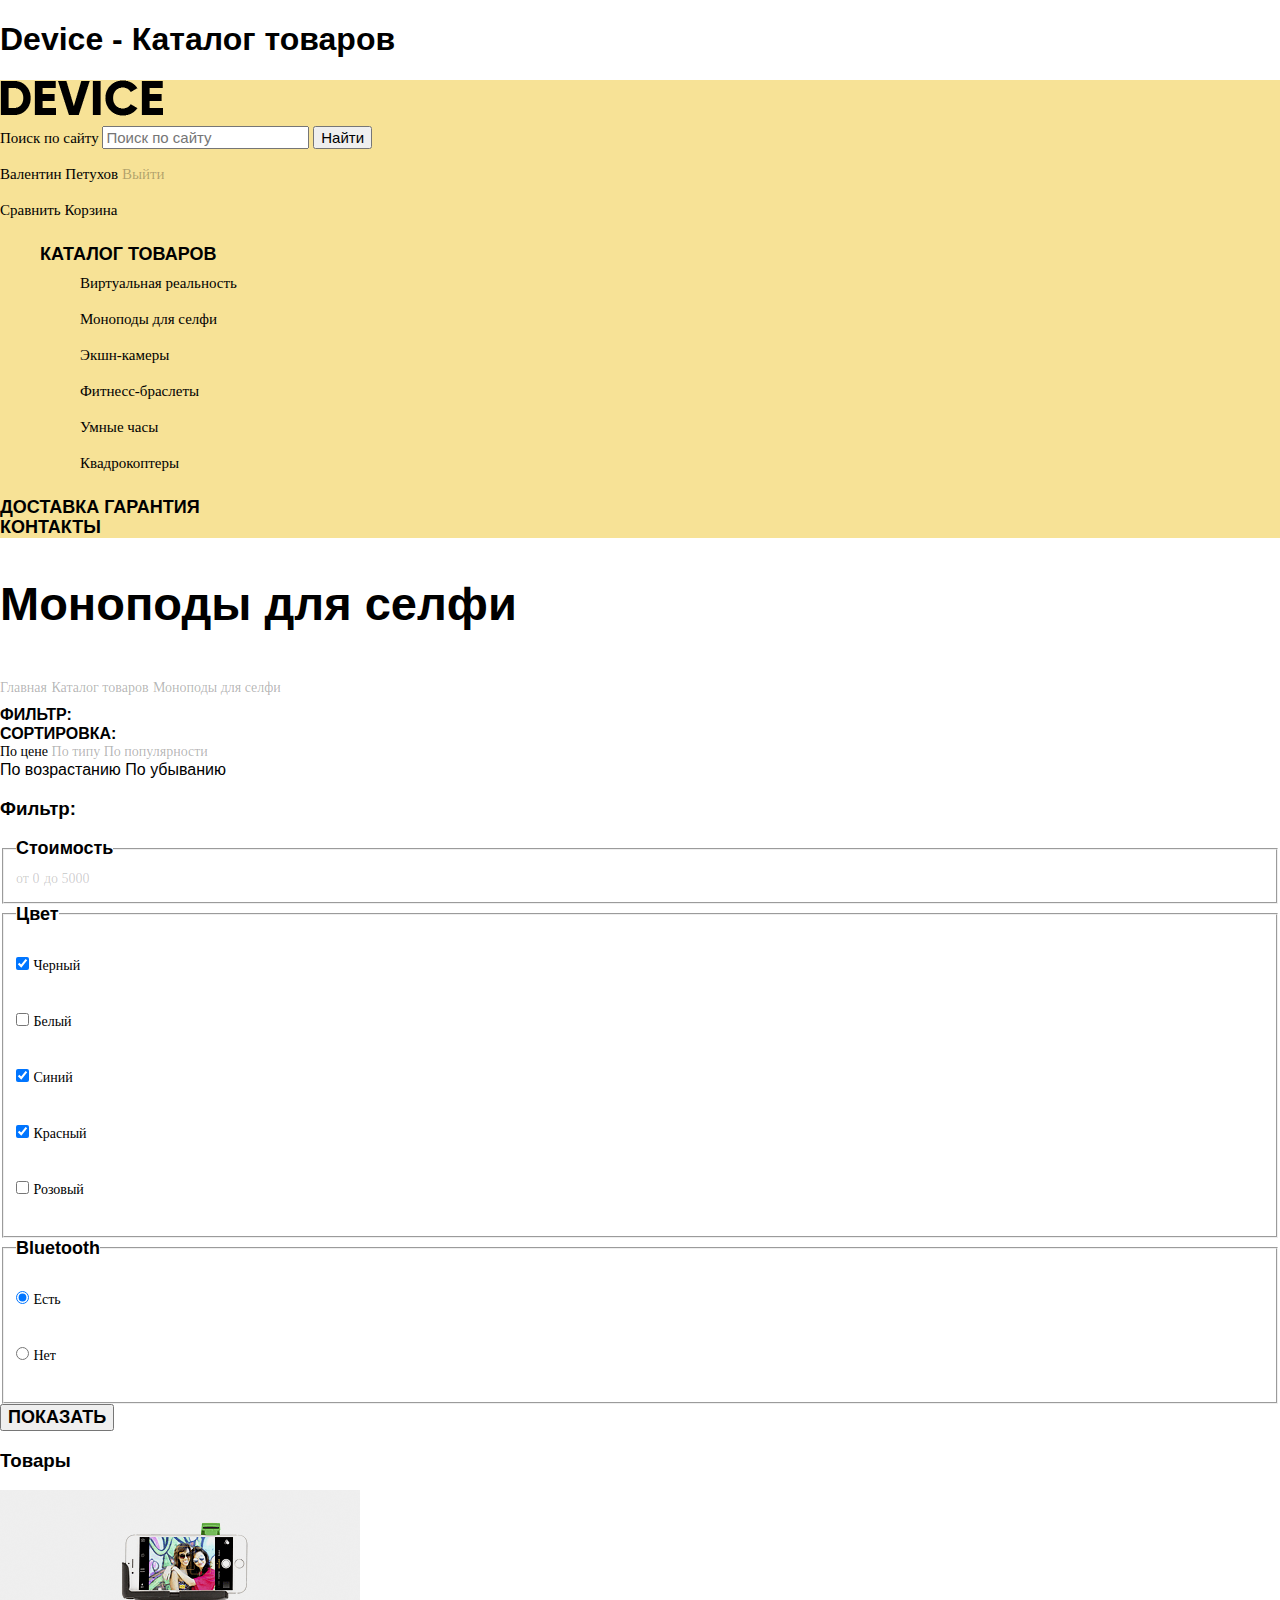
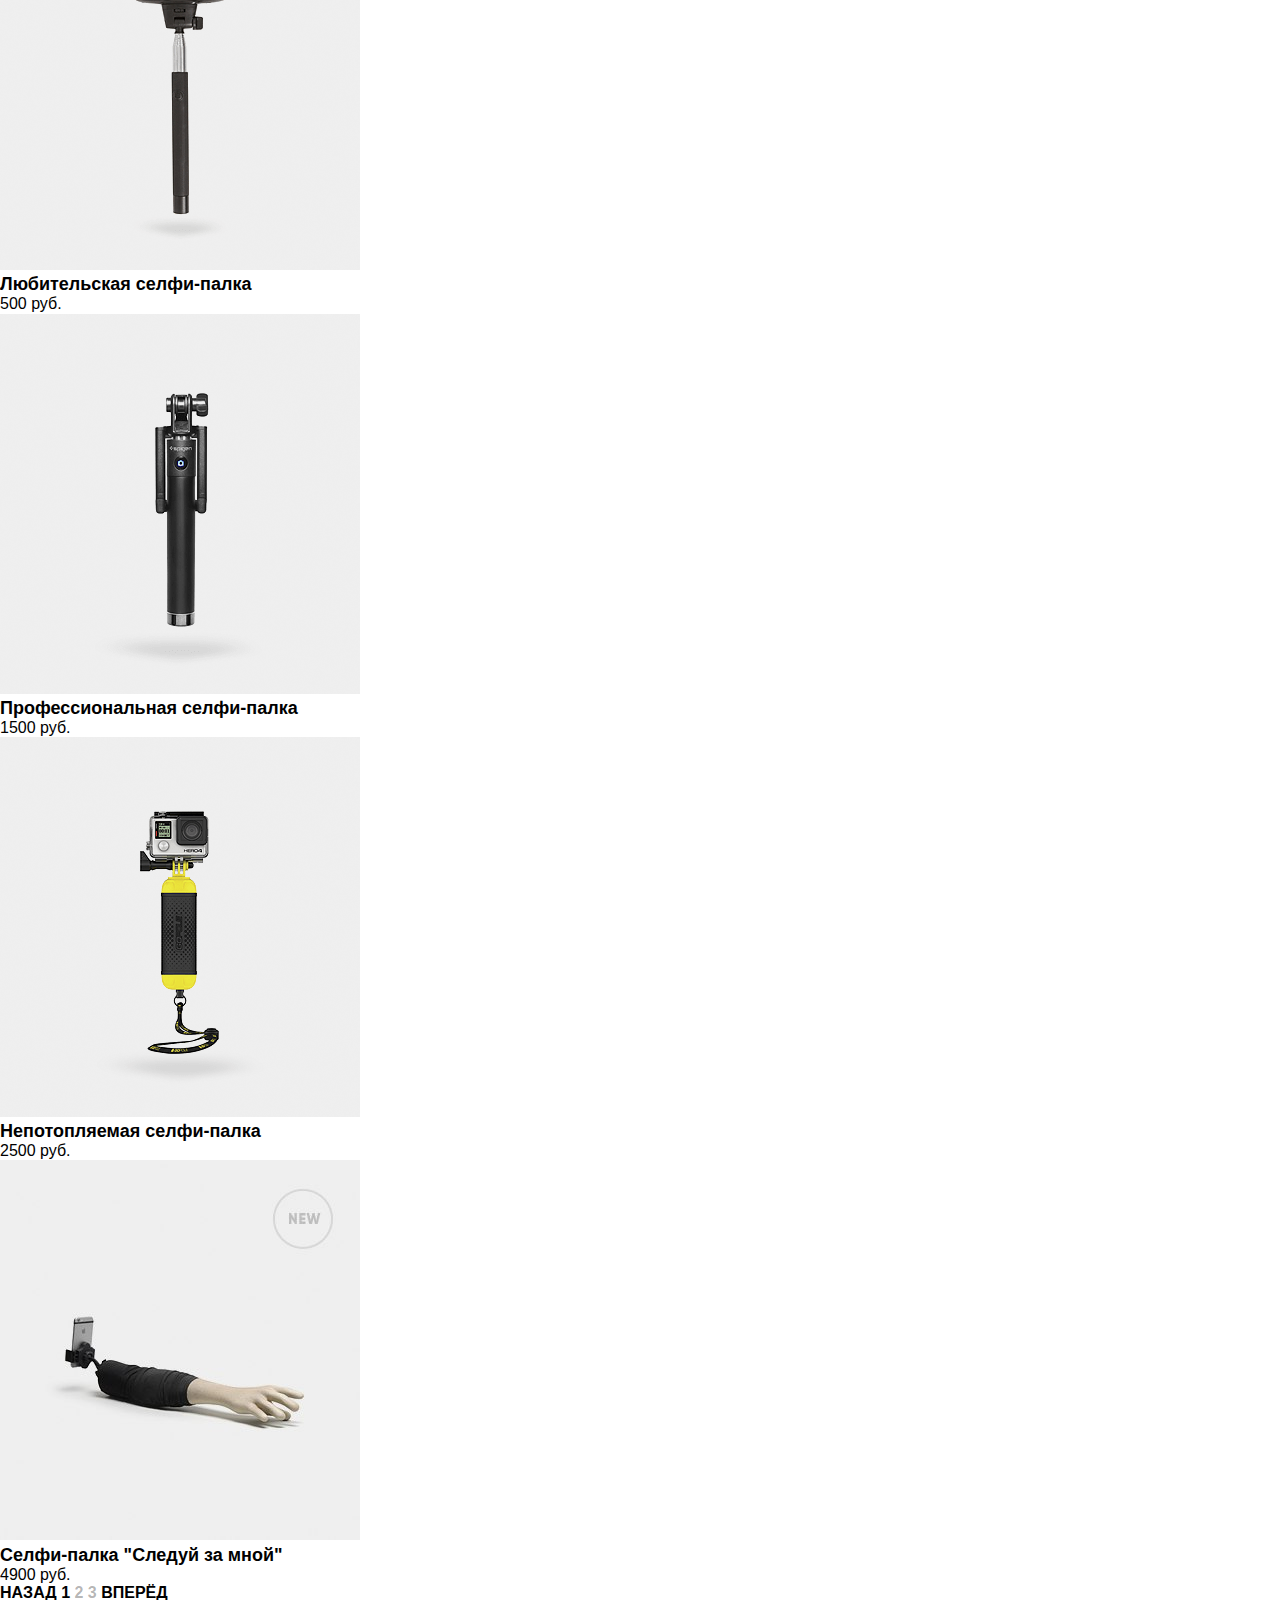
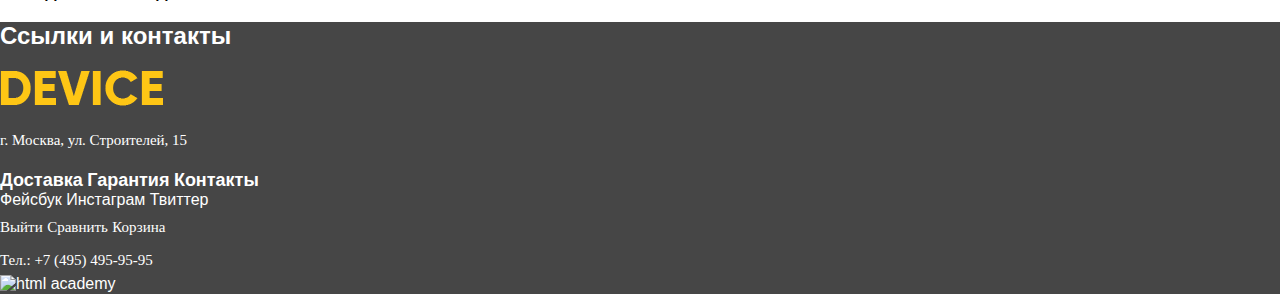
==== catalog.html @ 63b6d9e8 "Доразметил главную и каталог" ====
<!DOCTYPE html>
<html lang="ru">
  <head>
    <meta charset="utf-8">
    <title>DEVICE - Каталог товаров</title>
    <link href="css/normalize.css" rel="stylesheet">
    <link href="css/style.css" rel="stylesheet">
  </head>
  <body>
    <h1 class="visually-hidden">Device - Каталог товаров</h1>
    <header class="main-header">
      <a class="header-logo" href="index.html">
        <img src="img/logo-min.png" width="163" height="36" alt="DEVICE">
      </a>
      <div class="header-row clearfix">
        <form class="header-left" action="https://echo.htmlacademy.ru" method="get">
          <label class="search-icon" for="search"><span class="visually-hidden">Поиск по сайту</span></label>
          <input type="search" class="search" id="search" name="search" placeholder="Поиск по сайту">
          <button type="submit" class="search-btn"><span>Найти</span></button>
        </form>
        <div class="header-right clearfix">
          <div class="user-block-main">
            <a href="profile.html">Валентин Петухов</a>
            <a  class="exit-button" href="login.html">Выйти</a>
          </div>
          <div class="compare-cart">
            <a href="basket.html">Сравнить</a>
            <a href="compare.html">Корзина</a>
          </div>
        </div>
      </div>
      <nav class="main-nav clearfix">
        <ul class="nav-left">
          <li>
            <a class="catalog-goods" href="catalog.html">Каталог товаров</a>
            <div class="menu clearfix">
              <ul class="dropdown-col">
                <li>
                  <a href="virtual.html" class="menu-item">Виртуальная реальность</a>
                </li>
                <li>
                  <a href="monopods.html" class="menu-item">Моноподы для селфи</a>
                </li>
                <li>
                  <a href="cameras.html" class="menu-item">Экшн-камеры</a>
                </li>
              </ul>
              <ul class="dropdown-col">
                <li>
                  <a href="bracelets.html" class="menu-item">Фитнесс-браслеты</a>
                </li>
                <li>
                  <a href="clocks.html" class="menu-item">Умные часы</a>
                </li>
              </ul>
              <ul class="dropdown-col">
                <li>
                  <a href="quadrocopters.html" class="menu-item">Квадрокоптеры</a>
                </li>
              </ul>
            </div>
          </li>
        </ul>
        <div class="nav-right clearfix">
          <div class="nav-services">
            <a href="#">Доставка</a>
            <a href="#">Гарантия</a>
          </div>
          <a class="nav-contacts" href="#">Контакты</a>
        </div>
      </nav>
    </header>
    <main>
      <section class="catalog-main container">
        <h2>Моноподы для селфи</h2>
        <div class="breadcrumbs">
          <a href="index.html">Главная</a>
          <a href="catalog.html">Каталог товаров</a>
          <a> Моноподы для селфи</a>
        </div>
        <div class="catalog-items-header">
          <div class="catalog-caption catalog-sorting-left">Фильтр:</div>
          <div class="catalog-sorting-middle"> 
            <div class="catalog-caption">Сортировка:</div>
            <div class="catalog-sorting-type clearfix">
              <a href="#" class="to-price">По цене</a>
              <a href="#" class="to-type">По типу</a>
              <a href="#" class="to-popular">По популярности</a>
            </div>
          </div>
          <div class="catalog-sorting-right clearfix">
            <a href="#" class="up visually-hidden">По возрастанию</a>
            <a href="#" class="douwn visually-hidden">По убыванию</a>
          </div>
        </div>
        <section class="fiter clearfix">
          <h3 class="visually-hidden">Фильтр:</h3>
          <form class="filter-form" action="https://echo.htmlacademy.ru" method="get">
            <fieldset>
              <legend class="form-legend">Стоимость</legend>
              <div class="range-controls">
                <div class="scale">
                  <div class="bar"></div>
                </div>
                <div class="toggle toggle-min"></div>
                <div class="toggle toggle-max"></div>
              </div>
              <div class="selected-price">
                <span>от 0</span>
                <span>до 5000</span>
              </div>
            </fieldset>
            <fieldset>
              <legend class="form-legend">Цвет</legend>
              <p>
              <input class="filter-checkbox" type="checkbox" name="black" id="black" checked>
              <label for="black">Черный</label>
              </p>
              <p>
              <input class="filter-checkbox" type="checkbox" name="white" id="white">
              <label for="white">Белый</label>
              </p>
              <p>
              <input class="filter-checkbox" type="checkbox" name="blue" id="blue" checked>
              <label for="blue">Синий</label>
              </p>
              <p>
              <input class="filter-checkbox" type="checkbox" name="red" id="red" checked>
              <label for="red">Красный</label>
              </p>
              <p>
              <p>
              <input class="filter-checkbox" type="checkbox" name="pink" id="pink">
              <label for="pink">Розовый</label>
              </p>
            </fieldset>
            <fieldset>
              <legend class="form-legend">Bluetooth</legend>
              <p>
              <input class="filter-radio" type="radio" value="Есть" name="bluetooth" id="bth-yes" checked>
              <label for="bth-yes">Есть</label>
              </p>
              <p>
              <input class="filter-radio" type="radio" value="Нет" name="bluetooth" id="bth-no">
              <label for="bth-no">Нет</label>
              </p>
            </fieldset>
            <button class="btn" type="submit">Показать</button>
          </form>
        </section>
        <div class="catalog-items clearfix">
          <section>
            <h3 class="visually-hidden">Товары</h3>
            <article>
              <div>
                <img src="img/item-1-jpg-min.png" width="360" height="380" alt="Любительская селфи-палка">
              </div>
              <div class="item-description">
                <div class="item-name">Любительская селфи-палка</div>
                <div class="item-price">500 руб.</div>
              </div>
            </article>
            <article>
              <div>
                <img src="img/item-2-jpg-min.png" width="360" height="380" alt="Профессиональная селфи-палка">
              </div>
              <div class="item-description">
                <div class="item-name">Профессиональная селфи-палка</div>
                <div class="item-price">1500 руб.</div>
              </div>
            </article>
            <article>
              <div>
                <img src="img/item-3-jpg-min.png" width="360" height="380" alt="Непотопляемая селфи-палка">
              </div>
              <div class="item-description">
                <div class="item-name">Непотопляемая селфи-палка</div>
                <div class="item-price">2500 руб.</div>
              </div>
            </article>
            <article>
              <div>
                <img src="img/item-4-jpg-min.jpg" width="360" height="380" alt="Селфи-палка Следуй за мной">
              </div>
              <div class="item-description">
                <div class="item-name">Селфи-палка "Следуй за мной"</div>
                <div class="item-price">4900 руб.</div>
              </div>
            </article>
          </section>
          <div class="paginator">
            <a class="prev" href="#prev">Назад</a>
            <a>1</a>
            <a href="#2">2</a>
            <a href="#3">3</a>
            <a class="next" href="#next">Вперёд</a>
        </div>
        </div>
      </section>
    </main>
    <footer class="main-footer">
      <h2 class="visually-hidden">Ссылки и контакты</h2>
      <div class="container clearfix">
        <div class="footer-left">
          <a class="footer-logo" href="index.html">
            <img src="img/logo_footer-min.png" width="163" height="36" alt="DEVICE">
          </a>
          <p>
            г. Москва, ул. Строителей, 15
          </p>
        </div>
        <div class="footer-center">
          <div class="footer-links">
            <a href="delivery.html">Доставка</a>
            <a href="warranty.html">Гарантия</a>
            <a href="contacts.html">Контакты</a>
          </div>
          <div class="footer-social">
            <a class="social-btn social-btn-fb" href="https://www.facebook.com/"><span class="visually-hidden">Фейсбук</span></a>
            <a class="social-btn social-btn-inst" href="https://www.instagram.com/"><span class="visually-hidden">Инстаграм</span></a>
            <a class="social-btn social-btn-tw" href="https://twitter.com/"><span class="visually-hidden">Твиттер</span></a>
          </div>
        </div>
        <div class="footer-right">
          <div class="footer-user-block">
            <a class="footer-login" href="login.html">Выйти</a>
            <a class="footer-compare" href="compare.html">Сравнить</a>
            <a class="footer-basket" href="basket.html">Корзина</a>
          </div>
          <div class="telephone">
            Тел.: +7 (495) 495-95-95
          </div>
          <div class="copyright">
            <a href="https://htmlacademy.ru/intensive/htmlcss">
              <img src="img/logo-html.svg" alt="html academy">
            </a>
          </div>
        </div>
      </div>
    </footer>
  </body>
</html>
---- css/style.css ----
/*Подключение шрифтов*/

@font-face {
  font-family: "Gilroy";
  src: 
    local("Gilroy"),
    url("fonts/gilroyextrabold.woff");
  font-weight: bold;
  font-style: normal;
}

@font-face {
  font-family: "Gilroy";
  src: 
    local("Gilroy"),
    url("fonts/gilroylight.woff");
  font-weight: lighter;
  font-style: normal;
}

@font-face {
  font-family: "Open Sans";
  src: 
    local("Open Sans"),
    url("fonts/opensans.woff");
  font-weight: normal;
  font-style: normal;
}

@font-face {
  font-family: "Open Sans";
  src: 
    local("Open Sans"),
    url("fonts/opensanslight.woff");
  font-weight: lighter;
  font-style: normal;
}


/*Глобальные стили*/

body {
  margin: 0;
  padding: 0;
  min-width: 1240px;
  font-family: "Gilroy", "Arial", sans-serif;
  font-weight: lighter;
  color: #000000;
}

/*
.visually-hidden {
  position: absolute;
	overflow: hidden;
	clip: rect(0 0 0 0);
	height: 1px;
	width: 1px;
	margin: -1px;
	padding: 0;
	border: 0;
}*/

body>input[type=radio] {
  display:none
}

ul {
  list-style: none;
}

header {
  background-color: #f7e296;
}

footer {
  background-color: #464646;
}


/*Стили взаимодействий*/

a:hover {
  color: rgba(0,0,0,0.6);
}

a:active {
  color: rgba(0,0,0,0.3);
}

.header-logo:hover,
.footer-logo:hover,
.copyright:hover {
  opacity: 0.6;
}

.header-logo:active,
.footer-logo:active,
.copyright:active {
  opacity: 0.3;
}

footer a:hover {
  color: rgba(255,255,255,0.6);
}

footer a:active {
  color: rgba(255,255,255,0.3);
}


/*Общие текстовые стили и стили глвной страницы*/

.write-us input[type=text],
textarea {
  font-family: "Open Sans";
  font-size: 14px;
  line-height: 18px;
}

a {
  text-decoration: none;
  color: #000000;
}

.catalog-goods, 
.nav-right, 
.btn {
  font-size: 18px;
  font-weight: bold;
  text-transform: uppercase;
}

.header-left,
.header-right,
.dropdown-col,
.main-description p,
.services p,
.info .text-descrirtion,
.main-footer p,
.main-footer .telephone,
.footer-user-block a {
  font-family: "Open Sans";
  font-size: 15px;
  font-weight: lighter;
  line-height: 30px;
}

.header-right,
.header-left,
.dropdown-col,
.footer-user-block a {
  line-height: 36px;
}

.number-slide { 
  font-size: 179px;
  font-weight: bold;
} 

.special-caption,
.services h3,
.info h3,
.catalog-main h2{
  font-size: 47px;
  font-weight: bold;
}

.main-features-value {
  font-size: 36px;
}

.main-features-type {
  font-size: 13px;
}

.categories-items,
.footer-links a,
.write-us label {
  font-size: 18px;
  font-weight: bold;
}

.info b {
  font-size: 16px;
  font-weight: bold;
  line-height: 40px;
}

footer,
footer a,
footer p {
  color: #ffffff;;
}

/*Cтили каталога*/

.exit-button {
  color: rgba(0,0,0,0.3);
}

.breadcrumbs a{
  font-family: "Open Sans";
  font-size: 14px;
  font-weight: lighter;
  color: rgba(0,0,0,0.3);
  line-height: 36px;
}

.breadcrumbs a:hover:not(:last-child) {
  color: rgba(0,0,0,0.6);
}

.breadcrumbs a:active:not(:last-child) {
  color: rgba(0,0,0,0.1);
}

.catalog-caption {
  font-size: 16px;
  font-weight: bold;
  text-transform: uppercase;
}

.catalog-sorting-type {
  font-family: "Open Sans";
  font-size: 14px;
  font-weight: lighter;
  line-height: 18px;
}

.catalog-sorting-type a:nth-child(1):hover,
.catalog-sorting-type a:nth-child(1):active {
  color: #000000;
  cursor: text;
}


.catalog-sorting-type a:nth-child(2),
.catalog-sorting-type a:nth-child(3) {
  color: rgba(0,0,0,0.3);
}

.catalog-sorting-type a:hover:not(:first-child) {
  color: rgba(0,0,0,0.6);
}

.catalog-sorting-type a:active:not(:first-child) {
  color: rgba(0,0,0,1);
}

.form-legend {
  font-size: 18px;
  font-weight: bold;
}

.selected-price span {
  font-family: "Open Sans";
  font-size: 14px;
  line-height: 27.27px;
  color: rgba(0,0,0,0.2);
}

.filter-form label {
  font-family: "Open Sans";
  font-size: 14px;
  line-height: 40px;
}

.item-name {
  font-size: 18px;
  font-weight: bold;
}

.item-price {
  font-size: 16px;
}

.paginator {
  font-size: 16px;
  font-weight: bold;
  text-transform: uppercase;
}

.paginator a:nth-child(3),
.paginator a:nth-child(4) {
  color: rgba(0,0,0,0.3);
}

.paginator a:nth-child(3):hover,
.paginator a:nth-child(4):hover {
  color: rgba(0,0,0,0.6);
}

.paginator a:nth-child(3):active,
.paginator a:nth-child(4):active {
  color: #000000;
}
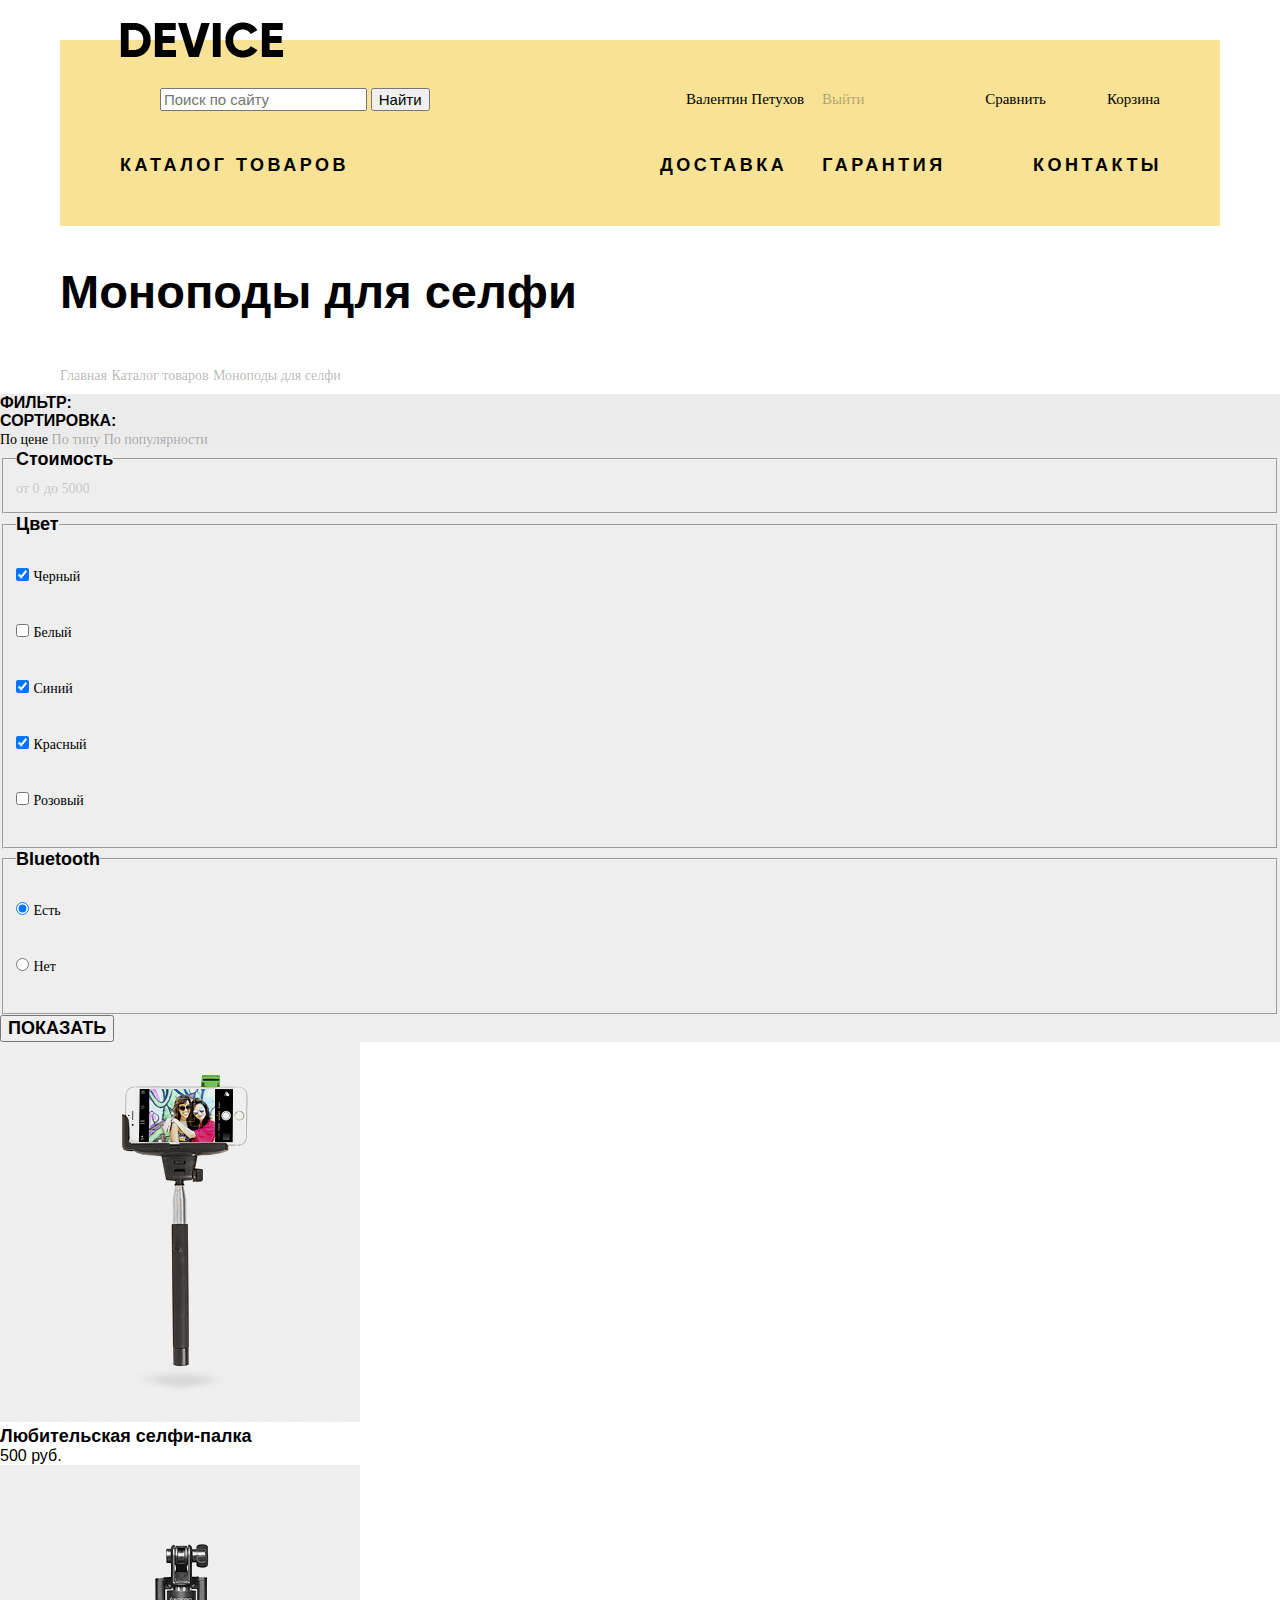
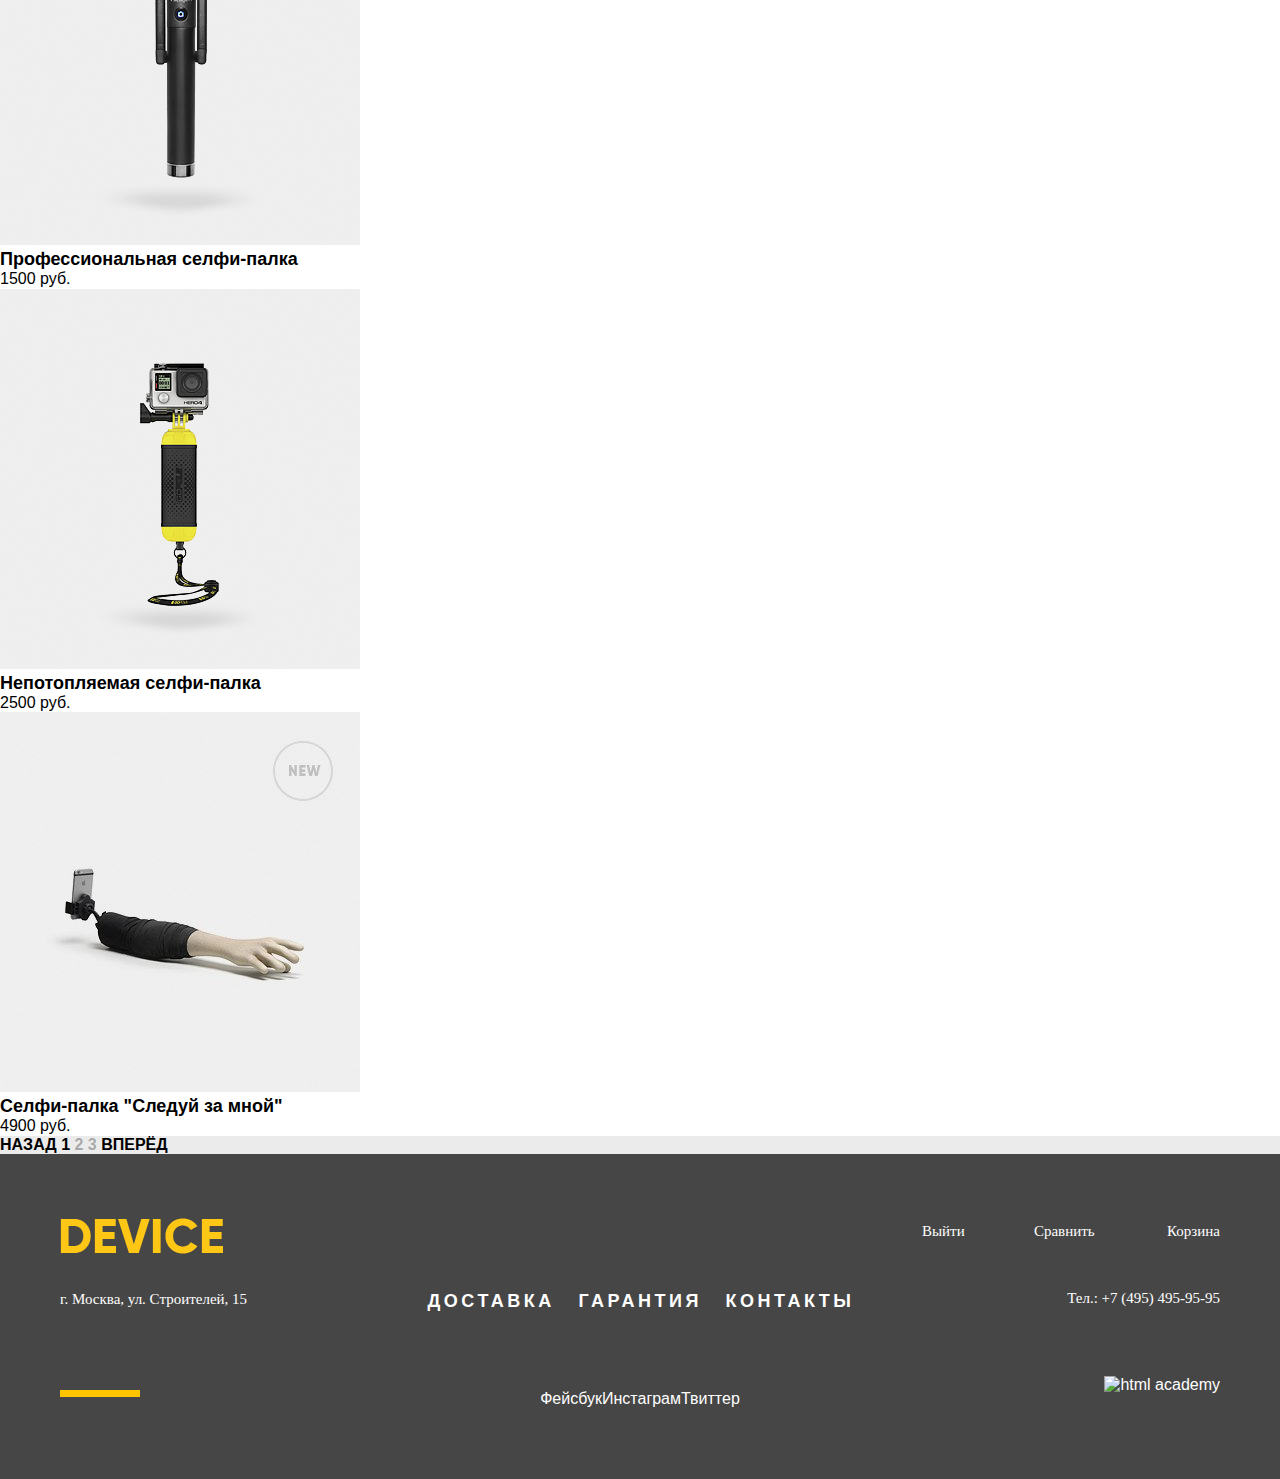
==== commit de88f661: "Завис на сладере" ====
--- a/catalog.html
+++ b/catalog.html
@@ -8,17 +8,17 @@
   </head>
   <body>
     <h1 class="visually-hidden">Device - Каталог товаров</h1>
-    <header class="main-header">
+    <header class="catalog-header container">
       <a class="header-logo" href="index.html">
         <img src="img/logo-min.png" width="163" height="36" alt="DEVICE">
       </a>
-      <div class="header-row clearfix">
+      <div class="header-row">
         <form class="header-left" action="https://echo.htmlacademy.ru" method="get">
           <label class="search-icon" for="search"><span class="visually-hidden">Поиск по сайту</span></label>
           <input type="search" class="search" id="search" name="search" placeholder="Поиск по сайту">
           <button type="submit" class="search-btn"><span>Найти</span></button>
         </form>
-        <div class="header-right clearfix">
+        <div class="header-right">
           <div class="user-block-main">
             <a href="profile.html">Валентин Петухов</a>
             <a  class="exit-button" href="login.html">Выйти</a>
@@ -29,11 +29,11 @@
           </div>
         </div>
       </div>
-      <nav class="main-nav clearfix">
+      <nav class="main-nav">
         <ul class="nav-left">
           <li>
             <a class="catalog-goods" href="catalog.html">Каталог товаров</a>
-            <div class="menu clearfix">
+            <div class="menu">
               <ul class="dropdown-col">
                 <li>
                   <a href="virtual.html" class="menu-item">Виртуальная реальность</a>
@@ -61,7 +61,7 @@
             </div>
           </li>
         </ul>
-        <div class="nav-right clearfix">
+        <div class="nav-right">
           <div class="nav-services">
             <a href="#">Доставка</a>
             <a href="#">Гарантия</a>
@@ -71,19 +71,21 @@
       </nav>
     </header>
     <main>
-      <section class="catalog-main container">
-        <h2>Моноподы для селфи</h2>
-        <div class="breadcrumbs">
-          <a href="index.html">Главная</a>
-          <a href="catalog.html">Каталог товаров</a>
-          <a> Моноподы для селфи</a>
+      <section class="catalog-main">
+        <div class="container">
+          <h2>Моноподы для селфи</h2>
+          <div class="breadcrumbs">
+            <a href="index.html">Главная</a>
+            <a href="catalog.html">Каталог товаров</a>
+            <a> Моноподы для селфи</a>
+          </div>
         </div>
         <div class="catalog-items-header">
           <div class="catalog-caption catalog-sorting-left">Фильтр:</div>
           <div class="catalog-sorting-middle"> 
             <div class="catalog-caption">Сортировка:</div>
             <div class="catalog-sorting-type clearfix">
-              <a href="#" class="to-price">По цене</a>
+              <a class="to-price">По цене</a>
               <a href="#" class="to-type">По типу</a>
               <a href="#" class="to-popular">По популярности</a>
             </div>
@@ -93,7 +95,7 @@
             <a href="#" class="douwn visually-hidden">По убыванию</a>
           </div>
         </div>
-        <section class="fiter clearfix">
+        <section class="fiter">
           <h3 class="visually-hidden">Фильтр:</h3>
           <form class="filter-form" action="https://echo.htmlacademy.ru" method="get">
             <fieldset>
@@ -148,7 +150,7 @@
             <button class="btn" type="submit">Показать</button>
           </form>
         </section>
-        <div class="catalog-items clearfix">
+        <div class="catalog-items">
           <section>
             <h3 class="visually-hidden">Товары</h3>
             <article>
@@ -198,13 +200,15 @@
         </div>
       </section>
     </main>
-    <footer class="main-footer">
+    <footer class="footer">
       <h2 class="visually-hidden">Ссылки и контакты</h2>
-      <div class="container clearfix">
+      <div class="main-footer container">
         <div class="footer-left">
-          <a class="footer-logo" href="index.html">
-            <img src="img/logo_footer-min.png" width="163" height="36" alt="DEVICE">
-          </a>
+          <div class="footer-logo">
+            <a href="index.html">
+              <img src="img/logo_footer-min.png" width="163" height="36" alt="DEVICE">
+            </a>
+          </div>
           <p>
             г. Москва, ул. Строителей, 15
           </p>
@@ -216,9 +220,9 @@
             <a href="contacts.html">Контакты</a>
           </div>
           <div class="footer-social">
-            <a class="social-btn social-btn-fb" href="https://www.facebook.com/"><span class="visually-hidden">Фейсбук</span></a>
-            <a class="social-btn social-btn-inst" href="https://www.instagram.com/"><span class="visually-hidden">Инстаграм</span></a>
-            <a class="social-btn social-btn-tw" href="https://twitter.com/"><span class="visually-hidden">Твиттер</span></a>
+            <a class="social-btn social-btn-fb" href="https://www.facebook.com/"><span>Фейсбук</span></a>
+            <a class="social-btn social-btn-inst" href="https://www.instagram.com/"><span>Инстаграм</span></a>
+            <a class="social-btn social-btn-tw" href="https://twitter.com/"><span>Твиттер</span></a>
           </div>
         </div>
         <div class="footer-right">
--- a/css/style.css
+++ b/css/style.css
@@ -48,7 +48,11 @@
   color: #000000;
 }
 
-/*
+.container {
+    width: 1160px;
+    margin: 0 auto;
+}
+
 .visually-hidden {
   position: absolute;
 	overflow: hidden;
@@ -58,25 +62,84 @@
 	margin: -1px;
 	padding: 0;
 	border: 0;
-}*/
+}
+
+.clearfix::after {
+  content:"";
+  display:table;
+  clear:both;
+}
 
 body>input[type=radio] {
-  display:none
+  display:none;
 }
 
 ul {
+  margin: 0;
+  padding: 0;
   list-style: none;
 }
 
-header {
+.main-header {
+  position: relative;
+  margin-top: 40px;
+  min-height: 265px;
+  padding-top: 34px;
   background-color: #f7e296;
 }
 
+.main-header::after {
+  display: block;
+  position: absolute;
+  content: "";
+  right: 460px;
+  bottom: 65px;
+  width: 100px;
+  height: 7px;
+  background-color: #ffffff;
+}
+
+.catalog-header {
+  position: relative;
+  margin-top: 40px;
+  min-height: 152px;
+  padding-top: 34px;
+  background-color: #f7e296;
+}
+
+.services {
+  background-color: #e5e5e5;
+}
+
+.catalog-items-header {
+  background-color: #ebebeb;
+}
+
+.filter-form {
+  background-color: #eeeeee;
+}
+
+.paginator {
+   background-color: #ebebeb;
+}
+
 footer {
+  padding-top: 54px;
+  padding-bottom: 71px;
+  min-width: 210px;
   background-color: #464646;
 }
 
-
+.footer-logo {
+  padding-bottom: 9px;
+}
+
+.footer-left,
+.footer-right {
+  padding-top: 10px;
+  width: 340px;
+  min-height: 190px;
+}
 /*Стили взаимодействий*/
 
 a:hover {
@@ -85,6 +148,20 @@
 
 a:active {
   color: rgba(0,0,0,0.3);
+}
+
+.categories a:hover {
+  color: #000000;
+}
+
+.categories a:active {
+  color: rgba(0,0,0,0.3);
+}
+
+.header-logo {
+  position: absolute;
+  top: -18px;
+  left: 60px;
 }
 
 .header-logo:hover,
@@ -99,6 +176,13 @@
   opacity: 0.3;
 }
 
+.btn, 
+a,
+button,
+label {
+  cursor: pointer;
+}
+
 footer a:hover {
   color: rgba(255,255,255,0.6);
 }
@@ -107,8 +191,13 @@
   color: rgba(255,255,255,0.3);
 }
 
-
-/*Общие текстовые стили и стили глвной страницы*/
+.index:hover,
+.index:active {
+  opacity: 1;
+  cursor: default;
+}
+
+/*Общие текстовые стили и стили главной страницы*/
 
 .write-us input[type=text],
 textarea {
@@ -214,6 +303,10 @@
   color: rgba(0,0,0,0.1);
 }
 
+.breadcrumbs a:nth-child(3) {
+  cursor: default;
+}
+
 .catalog-caption {
   font-size: 16px;
   font-weight: bold;
@@ -230,7 +323,7 @@
 .catalog-sorting-type a:nth-child(1):hover,
 .catalog-sorting-type a:nth-child(1):active {
   color: #000000;
-  cursor: text;
+  cursor: default;
 }
 
 
@@ -280,11 +373,26 @@
   text-transform: uppercase;
 }
 
+.paginator a.prev:hover,
+.paginator a.next:hover {
+  color: #000000;
+}
+
+.paginator a.prev:active,
+.paginator a.next:active {
+  color: rgba(0,0,0,0.3);
+}
+
 .paginator a:nth-child(3),
 .paginator a:nth-child(4) {
   color: rgba(0,0,0,0.3);
 }
 
+.paginator a:nth-child(2):hover,
+.paginator a:nth-child(2):active {
+  color: #000000;
+}
+
 .paginator a:nth-child(3):hover,
 .paginator a:nth-child(4):hover {
   color: rgba(0,0,0,0.6);
@@ -293,4 +401,282 @@
 .paginator a:nth-child(3):active,
 .paginator a:nth-child(4):active {
   color: #000000;
+}
+
+/*Сетки*/
+
+.header-row {
+  display: flex;
+  justify-content: space-between;
+  margin-left: 60px;
+  margin-right: 60px;
+  margin-bottom: 36px;
+}
+
+.header-right,
+.nav-right {
+  display: flex;
+  min-width: 500px;
+  justify-content: space-between;
+}
+
+.compare-cart {
+  display: flex;
+  min-width: 220px;
+  justify-content: space-between;
+}
+
+.main-nav {
+  display: flex;
+  justify-content: space-between;
+  margin-left: 60px;
+  margin-right: 60px;
+}
+
+.menu {
+  display: flex;
+}
+
+.categories-items {
+  display: flex;
+}
+
+.special-item {
+  display: flex;
+}
+
+.services-container {
+  display: flex;
+}
+.partners {
+  display: flex;
+}
+
+.info {
+  display: flex;
+}
+
+.main-footer {
+  display: flex;
+  justify-content: space-between;
+}
+
+.footer-right {
+  display: flex;
+  flex-direction: column;
+  align-items: flex-end;
+  padding-top: 5px;
+}
+
+.footer-user-block {
+  display: flex;
+  justify-content: space-between;
+  width: 100%;
+  min-height: 30px;
+}
+
+.footer-user-block a:not(:first-child) {
+  position: relative;
+  margin-left: 35px;
+}
+
+.footer-user-block a {
+  padding-left: 25px;
+}
+
+.footer-user-block a:first-child {
+  padding-left: 42px;
+}
+
+.footer-user-block a:last-child {
+  padding-left: 28px;
+}
+
+.footer-center {
+  display: flex;
+  flex-direction: column;
+  justify-content: space-between;
+  margin-top: 83px;
+  width: 439px;
+}
+
+.footer-links {
+  display: flex;
+  justify-content: space-between;
+  margin-left: 7px;
+  margin-right: 5px; 
+  text-transform: uppercase;
+  letter-spacing: 3.5px;
+}
+
+.footer-social {
+  display: flex;
+  justify-content: center;
+}
+
+.footer-left p {
+  margin-top: 17px;
+}
+
+.telephone {
+  margin-top: 34px;
+}
+
+.copyright {
+  margin-top: 63px;
+}
+
+.footer-left {
+  position: relative;
+}
+
+.footer-left::after {
+  content: "";
+  display: block;
+  position: absolute;
+  top: 182px;
+  left: 0;
+  width: 80px;
+  height: 7px;
+  background-color: #ffc600;
+}
+
+.partners {
+  display: flex;
+}
+
+.header-right {
+  margin-top: 7px;
+}
+
+.header-left {
+  margin: 0;
+  padding: 1px 1px 1px 40px;
+  margin-top: 7px;
+}
+
+.user-block-main a {
+  margin-left: 26px;
+}
+
+.compare-cart a{
+  margin-left: 35px;
+  padding-left: 26px;
+}
+
+.catalog-goods,
+.nav-services a,
+.nav-contacts {
+  letter-spacing: 3.5px;
+}
+
+.user-block-main .exit-button {
+  margin: 0;
+  padding: 0;
+  margin-left: 14px;
+}
+
+.nav-services a:last-child {
+  margin-left: 30px;
+}
+
+.nav-contacts {
+  margin-right: -2px;
+}
+
+.nav-left {
+  position: relative;
+}
+
+.nav-left .menu {
+  display: none;
+  position: absolute;
+  top: 20px;
+  left: -60px;
+  padding-top: 23px; 
+  width: 1160px;
+  min-height: 141px;
+  background-color: #f7e296;
+  z-index: 10;
+}
+
+.nav-left .menu .dropdown-col {
+  width: 200px;
+}
+
+.nav-left .menu .dropdown-col:first-of-type {
+  margin-left: 60px;
+  margin-right: 40px;
+}
+
+.nav-left > li:hover .menu {
+  display: flex;
+}
+
+/*Слайдер*/
+
+.slider {
+  position:relative;
+  min-height:495px
+}
+
+.overflow {
+	width: 1160px;
+	overflow: hidden;
+}
+
+.slides .special-items {
+	width: 3480px;
+}
+
+.slides .special-item {
+	width: inherit;
+	float: left;
+}
+
+#special-btn-1:checked ~ .slides .special-items {
+	margin-left: 0;
+}
+
+#special-btn-2:checked ~ .slides .special-items {
+	margin-left: -1160px;
+}
+
+#special-btn-3:checked ~ .slides .special-items {
+	margin-left: -2320px;
+}
+
+label { 
+	cursor: pointer;
+}
+
+.slider-btn { 
+  position: absolute;
+}
+
+.slider-btn label {
+  display: inline-block;
+  width: 5px;
+	height: 5px;
+	border-radius: 50%;
+  border: 2px solid white;
+  box-shadow: 0 0 0 1px black;
+}
+
+.slider-btn label:not(:first-child) {
+  margin-left: 23px;
+}
+
+.slider-btn label:hover {
+	opacity: 0.6;
+}
+
+.slider-btn label:active {
+	opacity: 0.3;
+}
+
+#special-btn-1:checked ~ .slider-btn lebel:nth-child(1),
+#special-btn-2:checked ~ .slider-btn lebel:nth-child(2),
+#special-btn-3:checked ~ .slider-btn lebel:nth-child(3) {
+  box-shadow: inset 0 0 0 1px black;
 }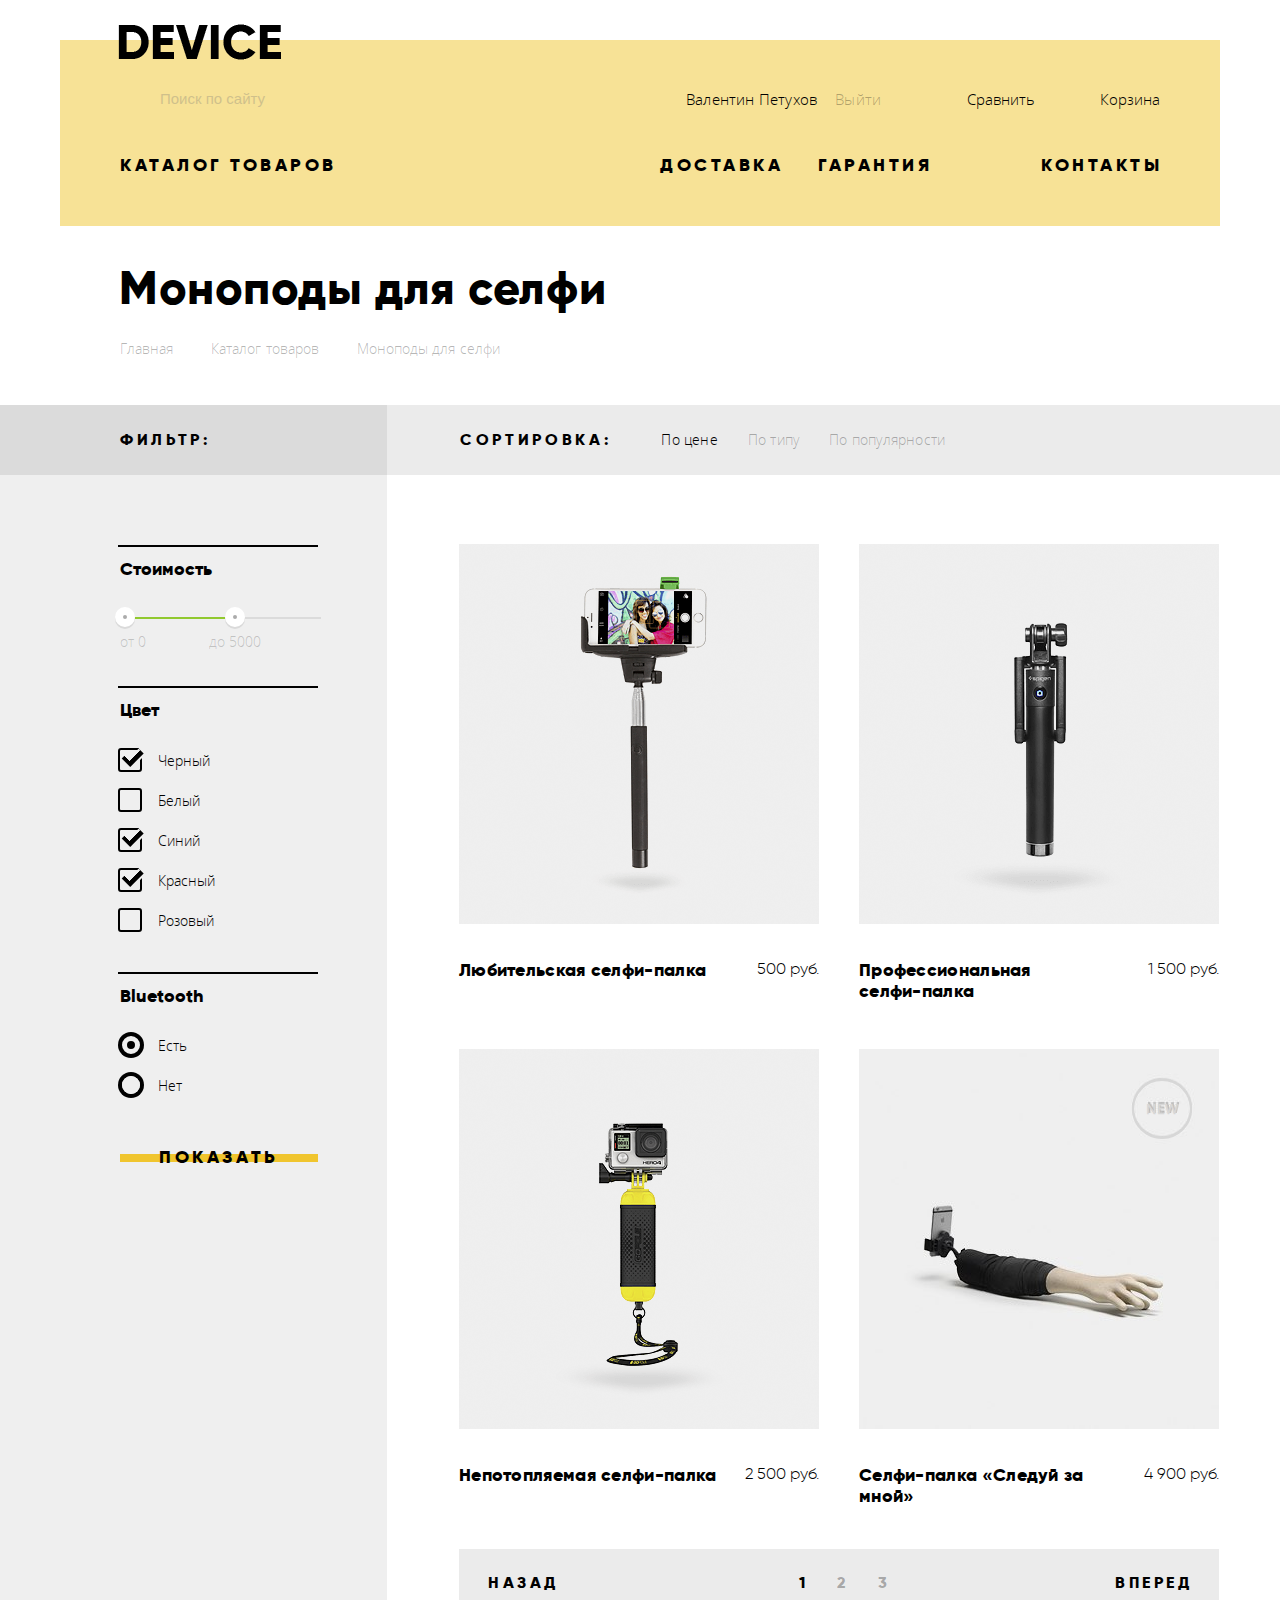
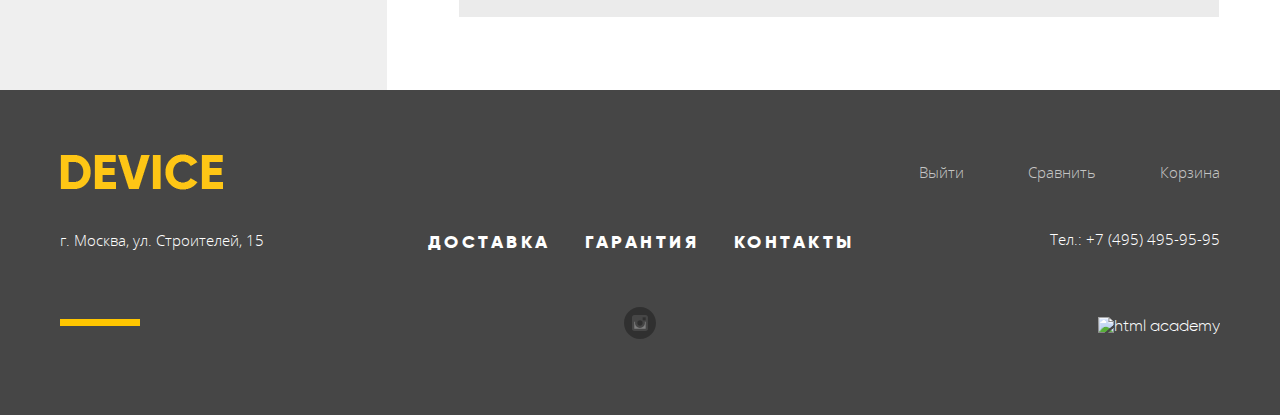
==== commit f4783a05: "Добавил размеры лого академии" ====
--- a/catalog.html
+++ b/catalog.html
@@ -9,7 +9,7 @@
   <body>
     <h1 class="visually-hidden">Device - Каталог товаров</h1>
     <header class="catalog-header container">
-      <a class="header-logo" href="index.html">
+      <a class="catalog-logo" href="index.html">
         <img src="img/logo-min.png" width="163" height="36" alt="DEVICE">
       </a>
       <div class="header-row">
@@ -20,42 +20,42 @@
         </form>
         <div class="header-right">
           <div class="user-block-main">
-            <a href="profile.html">Валентин Петухов</a>
-            <a  class="exit-button" href="login.html">Выйти</a>
+            <a href="#">Валентин Петухов</a>
+            <a  class="exit-button" href="#">Выйти</a>
           </div>
           <div class="compare-cart">
-            <a href="basket.html">Сравнить</a>
-            <a href="compare.html">Корзина</a>
+            <a href="#">Сравнить</a>
+            <a href="#">Корзина</a>
           </div>
         </div>
       </div>
       <nav class="main-nav">
         <ul class="nav-left">
           <li>
-            <a class="catalog-goods" href="catalog.html">Каталог товаров</a>
+            <a class="catalog-goods plus" href="catalog.html">Каталог товаров</a>
             <div class="menu">
               <ul class="dropdown-col">
                 <li>
-                  <a href="virtual.html" class="menu-item">Виртуальная реальность</a>
-                </li>
-                <li>
-                  <a href="monopods.html" class="menu-item">Моноподы для селфи</a>
-                </li>
-                <li>
-                  <a href="cameras.html" class="menu-item">Экшн-камеры</a>
+                  <a href="#" class="menu-item">Виртуальная реальность</a>
+                </li>
+                <li>
+                  <a href="#" class="menu-item">Моноподы для селфи</a>
+                </li>
+                <li>
+                  <a href="#" class="menu-item">Экшн-камеры</a>
                 </li>
               </ul>
               <ul class="dropdown-col">
                 <li>
-                  <a href="bracelets.html" class="menu-item">Фитнесс-браслеты</a>
-                </li>
-                <li>
-                  <a href="clocks.html" class="menu-item">Умные часы</a>
+                  <a href="#" class="menu-item">Фитнес-браслеты</a>
+                </li>
+                <li>
+                  <a href="#" class="menu-item">Умные часы</a>
                 </li>
               </ul>
               <ul class="dropdown-col">
                 <li>
-                  <a href="quadrocopters.html" class="menu-item">Квадрокоптеры</a>
+                  <a href="#" class="menu-item">Квадрокоптеры</a>
                 </li>
               </ul>
             </div>
@@ -70,137 +70,176 @@
         </div>
       </nav>
     </header>
-    <main>
-      <section class="catalog-main">
-        <div class="container">
+    <main class="catalog-main">
+        <section class="container">
           <h2>Моноподы для селфи</h2>
-          <div class="breadcrumbs">
-            <a href="index.html">Главная</a>
-            <a href="catalog.html">Каталог товаров</a>
-            <a> Моноподы для селфи</a>
-          </div>
-        </div>
+          <ul class="breadscrumbs">
+            <li>
+              <a class="breadscrumbs-link" href="index.html">Главная</a>
+            </li>
+            <li>
+              <a class="breadscrumbs-link" href="catalog.html">Каталог товаров</a>
+            </li>
+            <li>
+              <a class="breadscrumbs-link last">Моноподы для селфи</a>
+            </li>
+          </ul>
+        </section>
         <div class="catalog-items-header">
-          <div class="catalog-caption catalog-sorting-left">Фильтр:</div>
-          <div class="catalog-sorting-middle"> 
-            <div class="catalog-caption">Сортировка:</div>
-            <div class="catalog-sorting-type clearfix">
-              <a class="to-price">По цене</a>
-              <a href="#" class="to-type">По типу</a>
-              <a href="#" class="to-popular">По популярности</a>
+          <div class="catalog-items-row container">
+            <div class="catalog-caption catalog-sorting-left">Фильтр:</div>
+             <div class="catalog-sorting-wrapper">
+               <div class="catalog-sorting-middle">
+                <div class="catalog-caption">Сортировка:</div>
+                 <div class="catalog-sorting-type">
+                   <a href="#" class="to-price">По цене</a>
+                   <a href="#" class="to-type">По типу</a>
+                   <a href="#" class="to-popular">По популярности</a>
+                 </div>
+                </div>
+               <div class="catalog-sorting-right">
+                 <a class="up" href="#"><span class="visually-hidden">По возрастанию</span></a>
+                 <a class="douwn" href="#"><span class="visually-hidden">По убыванию</span></a>
+               </div>
+             </div>
+          </div>
+        </div>
+        <div class="content-wrapper">
+          <div class="alignment-of-goods container">
+            <section class="filter">
+              <h3 class="visually-hidden">Фильтр:</h3>
+              <form class="filter-form" action="https://echo.htmlacademy.ru" method="get">
+                <fieldset>
+                  <legend class="form-legend">Стоимость</legend>
+                  <div class="range-controls">
+                    <div class="scale">
+                      <div class="bar">
+                        <div class="toggle toggle-min" tabindex="0"></div>
+                        <div class="toggle toggle-max" tabindex="0"></div>
+                      </div>
+                    </div>
+                  </div>
+                  <div class="selected-price">
+                    <span>от 0</span>
+                    <span>до 5000</span>
+                  </div>
+                </fieldset>
+                <fieldset>
+                  <legend class="form-legend">Цвет</legend>
+                  <p>
+                    <input class="filter-checkbox visually-hidden" type="checkbox" name="black" id="black" checked>
+                    <label id="for-black" for="black" tabindex="0">Черный</label>
+                  </p>
+                  <p>
+                    <input class="filter-checkbox visually-hidden" type="checkbox" name="white" id="white">
+                    <label id="for-white" for="white" tabindex="0">Белый</label>
+                  </p>
+                  <p>
+                    <input class="filter-checkbox visually-hidden" type="checkbox" name="blue" id="blue" checked>
+                    <label id="for-blue" for="blue" tabindex="0">Синий</label>
+                  </p>
+                  <p>
+                    <input class="filter-checkbox visually-hidden" type="checkbox" name="red" id="red" checked>
+                    <label id="for-red" for="red" tabindex="0">Красный</label>
+                  </p>
+                  <p>
+                    <input class="filter-checkbox visually-hidden" type="checkbox" name="pink" id="pink">
+                    <label id="for-pink" for="pink" tabindex="0">Розовый</label>
+                  </p>
+                </fieldset>
+                <fieldset>
+                  <legend class="form-legend">Bluetooth</legend>
+                  <p>
+                    <input class="filter-radio visually-hidden" type="radio" value="Есть" name="bluetooth" id="bth-yes" checked>
+                    <label  id="yes" for="bth-yes" tabindex="0">Есть</label>
+                  </p>
+                  <p>
+                    <input class="filter-radio visually-hidden" type="radio" value="Нет" name="bluetooth" id="bth-no">
+                    <label id="no" for="bth-no" tabindex="0">Нет</label>
+                  </p>
+                </fieldset>
+                <button class="btn" type="submit">Показать</button>
+              </form>
+            </section>
+            <div class="catalog-items">
+              <section class="items-article">
+                <h3 class="visually-hidden">Товары</h3>
+                <article class="goods">
+                  <div class="image-goods">
+                    <div class="mask">
+                      <a class="btn to-cart" href="#">В корзину</a>
+                      <a class="to-compare" href="#">Добавить к сравнению</a>
+                    </div>
+                    <div class="image-good">
+                      <img src="img/item-1-jpg-min.png" width="360" height="380" alt="Любительская селфи-палка">
+                    </div>
+                  </div>
+                  <div class="item-description">
+                    <a class="item-name" href="#">Любительская селфи-палка</a>
+                    <div class="item-price">500 руб.</div>
+                  </div>
+                </article>
+                <article class="goods">
+                  <div class="image-goods">
+                    <div class="mask">
+                      <a class="btn to-cart" href="#">В корзину</a>
+                      <a class="to-compare" href="#">Добавить к сравнению</a>
+                    </div>
+                    <div class="image-good">
+                      <img src="img/item-2-jpg-min.png" width="360" height="380" alt="Профессиональная селфи-палка">
+                    </div>
+                  </div>
+                  <div class="item-description">
+                    <a class="item-name" href="#">Профессиональная<br> селфи-палка</a>
+                    <div class="item-price">1 500 руб.</div>
+                  </div>
+                </article>
+                <article class="goods">
+                  <div class="image-goods">
+                    <div class="mask">
+                      <a class="btn to-cart" href="#">В корзину</a>
+                      <a class="to-compare" href="#">Добавить к сравнению</a>
+                    </div>
+                    <div class="image-good">
+                      <img src="img/item-3-jpg-min.png" width="360" height="380" alt="Непотопляемая селфи-палка">
+                    </div>
+                  </div>
+                  <div class="item-description">
+                    <a class="item-name" href="#">Непотопляемая селфи-палка</a>
+                    <div class="item-price">2 500 руб.</div>
+                  </div>
+                </article>
+                <article class="goods">
+                  <div class="image-goods">
+                    <div class="mask">
+                      <a class="btn to-cart" href="#">В корзину</a>
+                      <a class="to-compare" href="#">Добавить к сравнению</a>
+                    </div>
+                    <div class="image-good">
+                      <img  src="img/item-4-jpg-min.jpg" width="360" height="380" alt="Селфи-палка Следуй за мной">
+                      <span>New</span>
+                    </div>
+                  </div>
+                  <div class="item-description">
+                    <a class="item-name" href="#">Селфи-палка «Следуй за мной»</a>
+                    <div class="item-price">4 900 руб.</div>
+                  </div>
+                </article>
+            </section>
+            <div class="paginator">
+              <a class="prev" href="#prev">Назад</a>
+              <div class="numbers">
+                <a>1</a>
+                <a href="#2">2</a>
+                <a href="#3">3</a>
+              </div>
+              <a class="next" href="#next">Вперед</a>
             </div>
           </div>
-          <div class="catalog-sorting-right clearfix">
-            <a href="#" class="up visually-hidden">По возрастанию</a>
-            <a href="#" class="douwn visually-hidden">По убыванию</a>
-          </div>
-        </div>
-        <section class="fiter">
-          <h3 class="visually-hidden">Фильтр:</h3>
-          <form class="filter-form" action="https://echo.htmlacademy.ru" method="get">
-            <fieldset>
-              <legend class="form-legend">Стоимость</legend>
-              <div class="range-controls">
-                <div class="scale">
-                  <div class="bar"></div>
-                </div>
-                <div class="toggle toggle-min"></div>
-                <div class="toggle toggle-max"></div>
-              </div>
-              <div class="selected-price">
-                <span>от 0</span>
-                <span>до 5000</span>
-              </div>
-            </fieldset>
-            <fieldset>
-              <legend class="form-legend">Цвет</legend>
-              <p>
-              <input class="filter-checkbox" type="checkbox" name="black" id="black" checked>
-              <label for="black">Черный</label>
-              </p>
-              <p>
-              <input class="filter-checkbox" type="checkbox" name="white" id="white">
-              <label for="white">Белый</label>
-              </p>
-              <p>
-              <input class="filter-checkbox" type="checkbox" name="blue" id="blue" checked>
-              <label for="blue">Синий</label>
-              </p>
-              <p>
-              <input class="filter-checkbox" type="checkbox" name="red" id="red" checked>
-              <label for="red">Красный</label>
-              </p>
-              <p>
-              <p>
-              <input class="filter-checkbox" type="checkbox" name="pink" id="pink">
-              <label for="pink">Розовый</label>
-              </p>
-            </fieldset>
-            <fieldset>
-              <legend class="form-legend">Bluetooth</legend>
-              <p>
-              <input class="filter-radio" type="radio" value="Есть" name="bluetooth" id="bth-yes" checked>
-              <label for="bth-yes">Есть</label>
-              </p>
-              <p>
-              <input class="filter-radio" type="radio" value="Нет" name="bluetooth" id="bth-no">
-              <label for="bth-no">Нет</label>
-              </p>
-            </fieldset>
-            <button class="btn" type="submit">Показать</button>
-          </form>
-        </section>
-        <div class="catalog-items">
-          <section>
-            <h3 class="visually-hidden">Товары</h3>
-            <article>
-              <div>
-                <img src="img/item-1-jpg-min.png" width="360" height="380" alt="Любительская селфи-палка">
-              </div>
-              <div class="item-description">
-                <div class="item-name">Любительская селфи-палка</div>
-                <div class="item-price">500 руб.</div>
-              </div>
-            </article>
-            <article>
-              <div>
-                <img src="img/item-2-jpg-min.png" width="360" height="380" alt="Профессиональная селфи-палка">
-              </div>
-              <div class="item-description">
-                <div class="item-name">Профессиональная селфи-палка</div>
-                <div class="item-price">1500 руб.</div>
-              </div>
-            </article>
-            <article>
-              <div>
-                <img src="img/item-3-jpg-min.png" width="360" height="380" alt="Непотопляемая селфи-палка">
-              </div>
-              <div class="item-description">
-                <div class="item-name">Непотопляемая селфи-палка</div>
-                <div class="item-price">2500 руб.</div>
-              </div>
-            </article>
-            <article>
-              <div>
-                <img src="img/item-4-jpg-min.jpg" width="360" height="380" alt="Селфи-палка Следуй за мной">
-              </div>
-              <div class="item-description">
-                <div class="item-name">Селфи-палка "Следуй за мной"</div>
-                <div class="item-price">4900 руб.</div>
-              </div>
-            </article>
-          </section>
-          <div class="paginator">
-            <a class="prev" href="#prev">Назад</a>
-            <a>1</a>
-            <a href="#2">2</a>
-            <a href="#3">3</a>
-            <a class="next" href="#next">Вперёд</a>
-        </div>
-        </div>
-      </section>
+        </div>
+      </div>
     </main>
-    <footer class="footer">
+    <footer class="footer catalog-footer">
       <h2 class="visually-hidden">Ссылки и контакты</h2>
       <div class="main-footer container">
         <div class="footer-left">
@@ -215,28 +254,28 @@
         </div>
         <div class="footer-center">
           <div class="footer-links">
-            <a href="delivery.html">Доставка</a>
-            <a href="warranty.html">Гарантия</a>
-            <a href="contacts.html">Контакты</a>
+            <a href="#">Доставка</a>
+            <a href="#">Гарантия</a>
+            <a href="#">Контакты</a>
           </div>
           <div class="footer-social">
-            <a class="social-btn social-btn-fb" href="https://www.facebook.com/"><span>Фейсбук</span></a>
-            <a class="social-btn social-btn-inst" href="https://www.instagram.com/"><span>Инстаграм</span></a>
-            <a class="social-btn social-btn-tw" href="https://twitter.com/"><span>Твиттер</span></a>
+            <a class="social-btn social-btn-fb" href="#fb"><span class="visually-hidden">Фейсбук</span></a>
+            <a class="social-btn social-btn-inst" href="#inst"><span class="visually-hidden">Инстаграм</span></a>
+            <a class="social-btn social-btn-tw" href="#tw"><span class="visually-hidden">Твиттер</span></a>
           </div>
         </div>
         <div class="footer-right">
           <div class="footer-user-block">
-            <a class="footer-login" href="login.html">Выйти</a>
-            <a class="footer-compare" href="compare.html">Сравнить</a>
-            <a class="footer-basket" href="basket.html">Корзина</a>
+            <a class="footer-login" href="#exit">Выйти</a>
+            <a class="footer-compare" href="#compare">Сравнить</a>
+            <a class="footer-cart" href="#cart">Корзина</a>
           </div>
           <div class="telephone">
-            Тел.: +7 (495) 495-95-95
+            <a class="telephone-number" href="tel:+7(495)4959595">Тел.: +7 (495) 495-95-95</a>
           </div>
           <div class="copyright">
-            <a href="https://htmlacademy.ru/intensive/htmlcss">
-              <img src="img/logo-html.svg" alt="html academy">
+            <a href="https://htmlacademy.ru/intensive/htmlcss" target="_blank">
+              <img src="img/logo-html.svg" width="27" height="34" alt="html academy">
             </a>
           </div>
         </div>
--- a/css/style.css
+++ b/css/style.css
@@ -4,7 +4,7 @@
   font-family: "Gilroy";
   src: 
     local("Gilroy"),
-    url("fonts/gilroyextrabold.woff");
+    url("../fonts/gilroyextrabold.woff");
   font-weight: bold;
   font-style: normal;
 }
@@ -13,8 +13,8 @@
   font-family: "Gilroy";
   src: 
     local("Gilroy"),
-    url("fonts/gilroylight.woff");
-  font-weight: lighter;
+    url("../fonts/gilroylight.woff");
+  font-weight: 300;
   font-style: normal;
 }
 
@@ -22,7 +22,7 @@
   font-family: "Open Sans";
   src: 
     local("Open Sans"),
-    url("fonts/opensans.woff");
+    url("../fonts/opensans.woff");
   font-weight: normal;
   font-style: normal;
 }
@@ -31,10 +31,11 @@
   font-family: "Open Sans";
   src: 
     local("Open Sans"),
-    url("fonts/opensanslight.woff");
-  font-weight: lighter;
+    url("../fonts/opensanslight.woff");
+  font-weight: 300;
   font-style: normal;
 }
+
 
 
 /*Глобальные стили*/
@@ -44,41 +45,57 @@
   padding: 0;
   min-width: 1240px;
   font-family: "Gilroy", "Arial", sans-serif;
-  font-weight: lighter;
-  color: #000000;
+  font-weight: 300;
+  color: #000;
+  word-wrap: break-word;
 }
 
 .container {
-    width: 1160px;
-    margin: 0 auto;
+  width: 1160px;
+  margin: 0 auto;
 }
 
 .visually-hidden {
   position: absolute;
-	overflow: hidden;
-	clip: rect(0 0 0 0);
-	height: 1px;
-	width: 1px;
-	margin: -1px;
-	padding: 0;
-	border: 0;
-}
-
-.clearfix::after {
-  content:"";
-  display:table;
-  clear:both;
-}
-
-body>input[type=radio] {
-  display:none;
+  overflow: hidden;
+  clip: rect(0 0 0 0);
+  height: 1px;
+  width: 1px;
+  margin: -1px;
+  padding: 0;
+  border: 0;
+}
+
+body > input[type=radio] {
+  display: none;
 }
 
 ul {
   margin: 0;
   padding: 0;
-  list-style: none;
-}
+  border: 0;
+}
+
+img {
+  max-width: 100%;
+  height: auto;
+}
+
+.btn, 
+a,
+button,
+label {
+  cursor: pointer;
+}
+
+/*Переключатели*/
+
+body > input[type=radio] {
+  display: none;
+}
+
+
+/*Хедер*/
 
 .main-header {
   position: relative;
@@ -96,7 +113,7 @@
   bottom: 65px;
   width: 100px;
   height: 7px;
-  background-color: #ffffff;
+  background-color: #fff;
 }
 
 .catalog-header {
@@ -107,16 +124,67 @@
   background-color: #f7e296;
 }
 
+.header-logo {
+  position: absolute;
+  top: -18px;
+  left: 60px;
+}
+
+.header-logo:hover,
+.catalog-logo:hover,
+.footer-logo:hover,
+.copyright:hover {
+  opacity: 0.6;
+}
+
+.header-logo:active,
+.catalog-logo:active,
+.footer-logo:active,
+.copyright:active {
+  opacity: 0.3;
+}
+
+.index:hover,
+.index:active {
+  opacity: 1;
+  cursor: default;
+}
+
+.main-header .li-one:hover {
+  z-index: 1;
+}
+
+.nav-left > li:hover .menu,
+.nav-left > li:focus .menu {
+  display: -webkit-box;
+  display: -ms-flexbox;
+  display: flex;
+  z-index: 5;
+}
+
+
+
 .services {
+  display: -webkit-box;
+  display: -ms-flexbox;
+  display: flex;
+  min-height: 288px;
+  margin-bottom: 92px;
   background-color: #e5e5e5;
 }
 
 .catalog-items-header {
-  background-color: #ebebeb;
-}
-
-.filter-form {
-  background-color: #eeeeee;
+  background: -webkit-gradient(linear,left top, right top,from(#dbdbdb),color-stop(50%, #dbdbdb),color-stop(50%, #ebebeb),to(#ebebeb));
+  background: -webkit-linear-gradient(left,#dbdbdb 0%,#dbdbdb 50%,#ebebeb 50%,#ebebeb 100%);
+  background: -o-linear-gradient(left,#dbdbdb 0%,#dbdbdb 50%,#ebebeb 50%,#ebebeb 100%);
+  background: linear-gradient(to right,#dbdbdb 0%,#dbdbdb 50%,#ebebeb 50%,#ebebeb 100%);
+}
+
+.content-wrapper {
+  background: -webkit-gradient(linear,left top, right top,from(#efefef),color-stop(50%, #efefef),color-stop(50%, #fff),to(#fff));
+  background: -webkit-linear-gradient(left,#efefef 0%,#efefef 50%,#fff 50%,#fff 100%);
+  background: -o-linear-gradient(left,#efefef 0%,#efefef 50%,#fff 50%,#fff 100%);
+  background: linear-gradient(to right,#efefef 0%,#efefef 50%,#fff 50%,#fff 100%);;
 }
 
 .paginator {
@@ -140,7 +208,9 @@
   width: 340px;
   min-height: 190px;
 }
-/*Стили взаимодействий*/
+
+
+/*Различные стили взаимодействий*/
 
 a:hover {
   color: rgba(0,0,0,0.6);
@@ -158,29 +228,11 @@
   color: rgba(0,0,0,0.3);
 }
 
-.header-logo {
-  position: absolute;
-  top: -18px;
-  left: 60px;
-}
-
-.header-logo:hover,
-.footer-logo:hover,
-.copyright:hover {
-  opacity: 0.6;
-}
-
-.header-logo:active,
-.footer-logo:active,
-.copyright:active {
-  opacity: 0.3;
-}
-
-.btn, 
-a,
-button,
-label {
-  cursor: pointer;
+
+.catalog-logo {
+  position: absolute;
+  top: -16px;
+  left: 58px;
 }
 
 footer a:hover {
@@ -190,6 +242,7 @@
 footer a:active {
   color: rgba(255,255,255,0.3);
 }
+
 
 .index:hover,
 .index:active {
@@ -197,11 +250,25 @@
   cursor: default;
 }
 
+.main-header .li-one:hover {
+  z-index: 1;
+}
+
+
+.nav-left > li:hover .menu,
+.nav-left > li:focus .menu {
+  display: -webkit-box;
+  display: -ms-flexbox;
+  display: flex;
+  z-index: 5;
+}
+
+
 /*Общие текстовые стили и стили главной страницы*/
 
 .write-us input[type=text],
 textarea {
-  font-family: "Open Sans";
+  font-family: "Open Sans", "Arial", sans-serif;
   font-size: 14px;
   line-height: 18px;
 }
@@ -228,9 +295,9 @@
 .main-footer p,
 .main-footer .telephone,
 .footer-user-block a {
-  font-family: "Open Sans";
+  font-family: "Open Sans", "Arial", sans-serif;
   font-size: 15px;
-  font-weight: lighter;
+  font-weight: 300;
   line-height: 30px;
 }
 
@@ -258,9 +325,12 @@
   font-size: 36px;
 }
 
-.main-features-type {
+.main-features-type td {
+  padding-right: 19px;
+  max-width: 180px;
   font-size: 13px;
 }
+
 
 .categories-items,
 .footer-links a,
@@ -281,87 +351,61 @@
   color: #ffffff;;
 }
 
+
+
 /*Cтили каталога*/
 
 .exit-button {
   color: rgba(0,0,0,0.3);
-}
-
-.breadcrumbs a{
-  font-family: "Open Sans";
-  font-size: 14px;
-  font-weight: lighter;
-  color: rgba(0,0,0,0.3);
-  line-height: 36px;
-}
-
-.breadcrumbs a:hover:not(:last-child) {
-  color: rgba(0,0,0,0.6);
-}
-
-.breadcrumbs a:active:not(:last-child) {
-  color: rgba(0,0,0,0.1);
-}
-
-.breadcrumbs a:nth-child(3) {
-  cursor: default;
 }
 
 .catalog-caption {
   font-size: 16px;
   font-weight: bold;
   text-transform: uppercase;
+  max-width: 170px;
 }
 
 .catalog-sorting-type {
-  font-family: "Open Sans";
+  font-family: "Open Sans", "Arial", sans-serif;
   font-size: 14px;
-  font-weight: lighter;
+  font-weight: 300;
   line-height: 18px;
 }
 
-.catalog-sorting-type a:nth-child(1):hover,
-.catalog-sorting-type a:nth-child(1):active {
-  color: #000000;
-  cursor: default;
-}
-
-
-.catalog-sorting-type a:nth-child(2),
-.catalog-sorting-type a:nth-child(3) {
+
+.catalog-sorting-type a:not(:first-child) {
   color: rgba(0,0,0,0.3);
 }
 
-.catalog-sorting-type a:hover:not(:first-child) {
+.catalog-sorting-type a:hover {
   color: rgba(0,0,0,0.6);
 }
 
-.catalog-sorting-type a:active:not(:first-child) {
+.catalog-sorting-type a:active {
   color: rgba(0,0,0,1);
 }
 
 .form-legend {
+  position: relative;
   font-size: 18px;
   font-weight: bold;
+  width: 200px;
 }
 
 .selected-price span {
-  font-family: "Open Sans";
+  font-family: "Open Sans", "Arial", sans-serif;
   font-size: 14px;
   line-height: 27.27px;
   color: rgba(0,0,0,0.2);
 }
 
 .filter-form label {
-  font-family: "Open Sans";
+  font-family: "Open Sans", "Arial", sans-serif;
   font-size: 14px;
   line-height: 40px;
 }
 
-.item-name {
-  font-size: 18px;
-  font-weight: bold;
-}
 
 .item-price {
   font-size: 16px;
@@ -373,145 +417,235 @@
   text-transform: uppercase;
 }
 
-.paginator a.prev:hover,
-.paginator a.next:hover {
+a.prev:hover,
+a.next:hover {
   color: #000000;
 }
 
-.paginator a.prev:active,
-.paginator a.next:active {
+a.prev:active,
+a.next:active {
   color: rgba(0,0,0,0.3);
 }
 
-.paginator a:nth-child(3),
-.paginator a:nth-child(4) {
+.numbers a:nth-child(2),
+.numbers a:nth-child(3) {
   color: rgba(0,0,0,0.3);
 }
 
-.paginator a:nth-child(2):hover,
-.paginator a:nth-child(2):active {
+.numbers a:nth-child(1):hover,
+.numbers a:nth-child(1):active {
   color: #000000;
-}
-
-.paginator a:nth-child(3):hover,
-.paginator a:nth-child(4):hover {
+  cursor: default;
+}
+
+.numbers a:nth-child(2):hover,
+.numbers a:nth-child(3):hover {
   color: rgba(0,0,0,0.6);
 }
 
-.paginator a:nth-child(3):active,
-.paginator a:nth-child(4):active {
+.numbers a:nth-child(2):active,
+.numbers a:nth-child(3):active {
   color: #000000;
 }
 
+
+
+
 /*Сетки*/
 
 .header-row {
-  display: flex;
-  justify-content: space-between;
+  display: -webkit-box;
+  display: -ms-flexbox;
+  display: flex;
+  -webkit-box-pack: justify;
+      -ms-flex-pack: justify;
+          justify-content: space-between;
   margin-left: 60px;
   margin-right: 60px;
-  margin-bottom: 36px;
+  margin-bottom: 32px;
 }
 
 .header-right,
 .nav-right {
+  display: -webkit-box;
+  display: -ms-flexbox;
   display: flex;
   min-width: 500px;
-  justify-content: space-between;
+  max-width: 750px;
+  -webkit-box-pack: justify;
+      -ms-flex-pack: justify;
+          justify-content: space-between;
+  -ms-flex-wrap: wrap;
+      flex-wrap: wrap;
+}
+
+.nav-right a {
+  margin-bottom: 10px;
 }
 
 .compare-cart {
+  display: -webkit-box;
+  display: -ms-flexbox;
   display: flex;
   min-width: 220px;
-  justify-content: space-between;
+  max-width: 370px;
+  -webkit-box-pack: end;
+      -ms-flex-pack: end;
+          justify-content: flex-end;
+  -ms-flex-wrap: wrap;
+      flex-wrap: wrap;
 }
 
 .main-nav {
-  display: flex;
-  justify-content: space-between;
+  display: -webkit-box;
+  display: -ms-flexbox;
+  display: flex;
+  -webkit-box-pack: justify;
+      -ms-flex-pack: justify;
+          justify-content: space-between;
   margin-left: 60px;
   margin-right: 60px;
-}
+  -ms-flex-wrap: wrap;
+      flex-wrap: wrap;
+}
+
 
 .menu {
-  display: flex;
-}
-
-.categories-items {
-  display: flex;
-}
+  display: -webkit-box;
+  display: -ms-flexbox;
+  display: flex;
+}
+
 
 .special-item {
-  display: flex;
-}
-
-.services-container {
-  display: flex;
-}
-.partners {
-  display: flex;
-}
+  display: block;
+}
+
+.special-item img {
+  float: left;
+}
+
+.main-description{
+  position: relative;
+  float: right;
+  width: 511px;
+  padding-top: 35px;
+}
+
 
 .info {
-  display: flex;
+  display: -webkit-box;
+  display: -ms-flexbox;
+  display: flex;
+  -webkit-box-pack: justify;
+      -ms-flex-pack: justify;
+          justify-content: space-between;
+  -ms-flex-wrap: wrap;
+      flex-wrap: wrap;
 }
 
 .main-footer {
-  display: flex;
-  justify-content: space-between;
+  display: -webkit-box;
+  display: -ms-flexbox;
+  display: flex;
+  -webkit-box-pack: justify;
+      -ms-flex-pack: justify;
+          justify-content: space-between;
 }
 
 .footer-right {
-  display: flex;
-  flex-direction: column;
-  align-items: flex-end;
+  display: -webkit-box;
+  display: -ms-flexbox;
+  display: flex;
+  -webkit-box-orient: vertical;
+  -webkit-box-direction: normal;
+      -ms-flex-direction: column;
+          flex-direction: column;
+  -webkit-box-align: end;
+      -ms-flex-align: end;
+          align-items: flex-end;
   padding-top: 5px;
 }
 
 .footer-user-block {
-  display: flex;
-  justify-content: space-between;
-  width: 100%;
+  display: -webkit-box;
+  display: -ms-flexbox;
+  display: flex;
+  -webkit-box-pack: end;
+      -ms-flex-pack: end;
+          justify-content: flex-end;
+  margin: 0 auto;
+  width: inherit;
   min-height: 30px;
+  -ms-flex-wrap: wrap;
+      flex-wrap: wrap;
+}
+
+.footer-basket {
+  margin-right: 0;
 }
 
 .footer-user-block a:not(:first-child) {
   position: relative;
-  margin-left: 35px;
+  margin-left: 39px;
 }
 
 .footer-user-block a {
   padding-left: 25px;
 }
 
-.footer-user-block a:first-child {
-  padding-left: 42px;
+.footer-login {
+  padding-left: 36px;
 }
 
 .footer-user-block a:last-child {
-  padding-left: 28px;
+  padding-left: 25px;
 }
 
 .footer-center {
-  display: flex;
-  flex-direction: column;
-  justify-content: space-between;
+  display: -webkit-box;
+  display: -ms-flexbox;
+  display: flex;
+  -webkit-box-orient: vertical;
+  -webkit-box-direction: normal;
+      -ms-flex-direction: column;
+          flex-direction: column;
+  -webkit-box-pack: justify;
+      -ms-flex-pack: justify;
+          justify-content: space-between;
+  -ms-flex-wrap: wrap;
+      flex-wrap: wrap;
   margin-top: 83px;
   width: 439px;
 }
 
+.footer-links a {
+  margin-bottom: 10px;
+  margin-right: 5px;
+}
+
 .footer-links {
-  display: flex;
-  justify-content: space-between;
-  margin-left: 7px;
-  margin-right: 5px; 
+  display: -webkit-box;
+  display: -ms-flexbox;
+  display: flex;
+  -webkit-box-pack: justify;
+      -ms-flex-pack: justify;
+          justify-content: space-between;
+  -ms-flex-wrap: wrap;
+      flex-wrap: wrap;
+  margin-left: 7px; 
   text-transform: uppercase;
   letter-spacing: 3.5px;
 }
 
 .footer-social {
-  display: flex;
-  justify-content: center;
+  display: -webkit-box;
+  display: -ms-flexbox;
+  display: flex;
+  -webkit-box-pack: center;
+      -ms-flex-pack: center;
+          justify-content: center;
+  margin-bottom: 5px;
 }
 
 .footer-left p {
@@ -519,6 +653,14 @@
 }
 
 .telephone {
+  display: -webkit-box;
+  display: -ms-flexbox;
+  display: flex;
+  -ms-flex-wrap: wrap;
+      flex-wrap: wrap;
+  -webkit-box-pack: end;
+      -ms-flex-pack: end;
+          justify-content: flex-end;
   margin-top: 34px;
 }
 
@@ -534,34 +676,26 @@
   content: "";
   display: block;
   position: absolute;
-  top: 182px;
+  bottom: 18px;
   left: 0;
   width: 80px;
   height: 7px;
   background-color: #ffc600;
 }
 
-.partners {
-  display: flex;
-}
 
 .header-right {
   margin-top: 7px;
 }
 
-.header-left {
-  margin: 0;
-  padding: 1px 1px 1px 40px;
-  margin-top: 7px;
-}
-
 .user-block-main a {
   margin-left: 26px;
 }
 
 .compare-cart a{
-  margin-left: 35px;
-  padding-left: 26px;
+  position: relative;
+  margin-left: 41px;
+  padding-left: 24px;
 }
 
 .catalog-goods,
@@ -570,22 +704,50 @@
   letter-spacing: 3.5px;
 }
 
+.catalog-goods {
+  max-width: 230px;
+}
+
 .user-block-main .exit-button {
   margin: 0;
   padding: 0;
   margin-left: 14px;
 }
 
-.nav-services a:last-child {
+.nav-services {
+  display: -webkit-box;
+  display: -ms-flexbox;
+  display: flex;
+  -ms-flex-wrap: wrap;
+      flex-wrap: wrap;
+  max-width: 350px;
+}
+
+.nav-contacts {
+  display: -webkit-box;
+  display: -ms-flexbox;
+  display: flex;
+  -ms-flex-wrap: wrap;
+      flex-wrap: wrap;
+  margin-right: -2px;
   margin-left: 30px;
-}
-
-.nav-contacts {
-  margin-right: -2px;
+  max-width: 350px;
+}
+
+.nav-services a {
+  margin-right: 35px;
+}
+
+.nav-contacts a {
+  margin-left: 30px;
 }
 
 .nav-left {
   position: relative;
+  margin: 0;
+  margin-right: 40px;
+  padding: 0;
+  list-style: none;
 }
 
 .nav-left .menu {
@@ -597,86 +759,1755 @@
   width: 1160px;
   min-height: 141px;
   background-color: #f7e296;
-  z-index: 10;
-}
-
-.nav-left .menu .dropdown-col {
-  width: 200px;
+  letter-spacing: -0.18px;
+  word-spacing: 0.5px;
+}
+
+.dropdown-col:nth-of-type(2) { 
+  padding-left: 4px;
+}
+
+.dropdown-col:nth-of-type(3) { 
+  padding-left: 20px;
+}
+
+.menu .dropdown-col {
+  margin: 0;
+  margin-right: 55px;
+  padding: 0;
+  list-style: none;
 }
 
 .nav-left .menu .dropdown-col:first-of-type {
   margin-left: 60px;
-  margin-right: 40px;
-}
-
-.nav-left > li:hover .menu {
-  display: flex;
-}
-
-/*Слайдер*/
+}
+
+
+
+/*Слайдеры*/
 
 .slider {
-  position:relative;
-  min-height:495px
+  position: relative;
+  min-height: 495px;
 }
 
 .overflow {
-	width: 1160px;
-	overflow: hidden;
+  position: relative;
+  width: 1160px;
+  overflow: hidden;
+  
 }
 
 .slides .special-items {
-	width: 3480px;
+  width: 3480px;
 }
 
 .slides .special-item {
-	width: inherit;
-	float: left;
-}
-
-#special-btn-1:checked ~ .slides .special-items {
-	margin-left: 0;
-}
-
-#special-btn-2:checked ~ .slides .special-items {
-	margin-left: -1160px;
-}
-
-#special-btn-3:checked ~ .slides .special-items {
-	margin-left: -2320px;
-}
-
-label { 
-	cursor: pointer;
-}
-
-.slider-btn { 
-  position: absolute;
+  position: relative;
+  float: left;
+  padding-right: 50px;
+  width: 1110px;
+  min-height: 400px;
+}
+
+#special-btn-1:checked ~ .main-index .special-items {
+  -webkit-transform: translate(0px);
+      -ms-transform: translate(0px);
+          transform: translate(0px);
+}
+
+
+#special-btn-2:checked ~ .main-index .special-items {
+  -webkit-transform: translate(-1160px);
+      -ms-transform: translate(-1160px);
+          transform: translate(-1160px);
+}
+
+
+#special-btn-3:checked ~ .main-index .special-items {
+  -webkit-transform: translate(-2320px);
+      -ms-transform: translate(-2320px);
+          transform: translate(-2320px);
 }
 
 .slider-btn label {
   display: inline-block;
   width: 5px;
-	height: 5px;
-	border-radius: 50%;
+  height: 5px;
+  border-radius: 50%;
   border: 2px solid white;
-  box-shadow: 0 0 0 1px black;
+  -webkit-box-shadow: 0 0 0 1px black;
+          box-shadow: 0 0 0 1px black;
+}
+
+.slider-btn label:hover {
+  opacity: 0.6;
+}
+
+.slider-btn label:active {
+  opacity: 0.3;
+}
+
+#special-btn-1:checked ~ .main-index #btn-1,
+#special-btn-2:checked ~ .main-index #btn-2,
+#special-btn-3:checked ~ .main-index #btn-3 {
+  -webkit-box-shadow: 
+    0 0 0 1px black,
+    inset 0 0 0 1px black;
+          box-shadow: 
+    0 0 0 1px black,
+    inset 0 0 0 1px black;
+}
+
+.slider-btn {
+  position: absolute;
+  right: 84px;
+  bottom: 264px;
+  z-index: 3;
 }
 
 .slider-btn label:not(:first-child) {
-  margin-left: 23px;
-}
-
-.slider-btn label:hover {
-	opacity: 0.6;
-}
-
-.slider-btn label:active {
-	opacity: 0.3;
-}
-
-#special-btn-1:checked ~ .slider-btn lebel:nth-child(1),
-#special-btn-2:checked ~ .slider-btn lebel:nth-child(2),
-#special-btn-3:checked ~ .slider-btn lebel:nth-child(3) {
-  box-shadow: inset 0 0 0 1px black;
+  margin-left: 20px;
+}
+
+
+.main-index {
+  position: relative;
+}
+
+.overflow {
+  position: relative;
+  top: -108px;
+}
+
+
+.slider-first img {
+  margin-top: -3px;
+  padding-left: 90px;
+}
+
+.slider-second img {
+    padding-top: 9px;
+    padding-left: 116px;
+}
+
+.slider-third img {
+    padding-top: 62px;
+    padding-left: 31px;
+}
+
+.number-slide {
+    position: absolute;
+    top: -15px;
+    right: -6px;
+    z-index: 1;
+    font-size: 180px;
+    line-height: 180px;
+    color: #fff;
+    letter-spacing: 3.2px;
+}
+
+.special-caption {
+  position: relative;
+  z-index: 2;
+  margin-top: 42px;
+  margin-bottom: 19px;
+  margin-left: 1px;
+  line-height: 56px;
+  letter-spacing: .012em;
+  word-spacing: .012em;
+}
+
+.main-description p {
+  margin: 0px;
+  width: 484px;
+  line-height: 30px;
+  letter-spacing: .012em;
+  word-spacing: .01em;
+}
+
+.main-description p:last-of-type {
+  margin-bottom: 43px;
+}
+
+.main-description .btn {
+  min-width: 210px;
+  margin-bottom: 54px;
+  margin-left: 1px;
+}
+
+.btn {
+  position: relative;
+  display: inline-block;
+  max-width: 300px;
+  padding: 9px 5px;
+  text-align: center;
+  letter-spacing: 3.6px;
+}
+
+.btn::before {
+  content: "";
+  position: absolute;
+  top: 40%;
+  left: 0;
+  z-index: -1;
+  width: 100%;
+  height: 20%;
+  background-color: #f0c52e;
+  -webkit-transition: all 0.2s ease-in-out;
+  -o-transition: all 0.2s ease-in-out;
+  transition: all 0.2s ease-in-out;
+}
+
+.btn:hover::before,
+.btn:focus::before {
+  -webkit-transform: translateY(-40%);
+      -ms-transform: translateY(-40%);
+          transform: translateY(-40%);
+  height:100%;
+}
+
+.btn:hover {
+color: #000;
+}
+
+.btn:active {
+color: rgba(0, 0, 0, 0.3);
+}
+
+.main-features-value td {
+  min-width: 139px;
+  max-width: 180px;
+  padding-bottom: 15px;
+  padding-right: 19px;
+}
+
+
+
+.main-features-value td.carbon {
+  padding-right: 0;
+  min-width: 120px;
+  padding-right: 19px;
+}
+
+
+.main-features {
+  position: relative;
+  max-width: 510px;
+  border-collapse: collapse;
+  word-wrap: break-word;
+  letter-spacing: .012em;
+}
+
+
+.categories-items {
+  position: relative;
+  display: -webkit-box;
+  display: -ms-flexbox;
+  display: flex;
+  -ms-flex-wrap: wrap;
+      flex-wrap: wrap;
+  -webkit-box-pack: center;
+      -ms-flex-pack: center;
+          justify-content: center;
+  top: -13px;
+  margin: 0;
+  margin-bottom: 112px;
+  padding: 0;
+  list-style: none;
+}
+
+.categories-items li:not(:nth-child(6n+1)) {
+  margin-left: 40px;
+}
+
+.categories-items li {
+  position: relative;
+  display: block;
+  margin-bottom: 140px;
+  width: 160px;
+  height: 160px;
+  background-color: #f7e296;
+}
+
+.categories-items a {
+  position: relative;
+  display: block;
+  width: 160px;
+  height: 160px;
+  background-color: transparent;
+}
+
+
+.categories-items li:hover {
+  background-color: #f0c52e;
+}
+
+.categories-item:active {
+  opacity: 0.3;
+  background-color: #f0c52e;
+}
+
+.categories-items span {
+  position: absolute;
+  display: inline-block;
+  top: 195px;
+  width: 160px;
+  letter-spacing: 0.1px;
+}
+
+.virtual {
+  background: url("../img/popular-1.svg") no-repeat 50%;
+}
+
+.monopods {
+  background: url("../img/popular-2.svg") no-repeat 50% 100%;
+}
+
+.cameras {
+  background: url("../img/popular-3.svg") no-repeat 50%;
+}
+
+.bracelets {
+  background: url("../img/popular-4.svg") no-repeat 50%;
+}
+
+.clocks {
+  background: url("../img/popular-5.svg") no-repeat 50%;
+}
+
+.quadrocopters {
+  background: url("../img/poppular-6.svg") no-repeat 50%;
+}
+
+services-container {
+  position: relative;
+  display: -webkit-box;
+  display: -ms-flexbox;
+  display: flex;
+}
+
+.services-btn {
+  position: relative;
+  display: -webkit-box;
+  display: -ms-flexbox;
+  display: flex;
+  -webkit-box-orient: vertical;
+  -webkit-box-direction: normal;
+      -ms-flex-direction: column;
+          flex-direction: column;
+  top: -22px;
+  float: left;
+  width: 277px;
+  margin: 0;
+  padding: 0;
+  padding-bottom: 46px;
+  list-style: none;
+  border-right: 7px solid #000;
+}
+
+.services-btn::before {
+  content: "";
+  position: absolute;
+  top: -82px;
+  right: -7px;
+  display: block;
+  width: 7px;
+  height: 82px;
+  background-color: #000;
+}
+
+.services-btn li {
+  margin-bottom: 26px;
+}
+
+#btn-4,
+#btn-5,
+#btn-6 {
+  position: relative;
+  display: inline-block;
+  padding: 9px 5px;
+  padding-left: 11px;
+  min-width: 142px;
+  max-width: 250px;
+  font-size: 18px;
+  font-weight: bold;
+  vertical-align: top;
+  text-align: center;
+  text-transform: uppercase;
+  letter-spacing: 3.6px;
+  z-index: 1;
+  background-color: transparent;
+  border: none;
+  cursor: pointer;
+}
+
+
+#btn-4::before ,
+#btn-5::before ,
+#btn-6::before {
+  content: "";
+  position: absolute;
+  top: 40%;
+  left: 0;
+  z-index: -1;
+  width: 100%;
+  height: 20%;
+  background-color: #f0c52e;
+  -webkit-transition: all .2s ease-in-out;
+  -o-transition: all .2s ease-in-out;
+  transition: all .2s ease-in-out;
+}
+
+
+#btn-4:hover::before ,
+#btn-5:hover::before ,
+#btn-6:hover::before {
+  -webkit-transform: translateY(-40%);
+      -ms-transform: translateY(-40%);
+          transform: translateY(-40%);
+  height:100%;
+}
+
+
+#services-btn-1:checked ~ .main-index label[for=services-btn-1]::before,
+#services-btn-2:checked ~ .main-index label[for=services-btn-2]::before, 
+#services-btn-3:checked ~ .main-index label[for=services-btn-3]::before {
+    -webkit-transform: translateY(-40%);
+        -ms-transform: translateY(-40%);
+            transform: translateY(-40%);
+    width: 280px;
+    height: 100%;
+    background-color: #000000;
+}
+
+#services-btn-1:checked ~ .main-index label[for=services-btn-1],
+#services-btn-2:checked ~ .main-index label[for=services-btn-2], 
+#services-btn-3:checked ~ .main-index label[for=services-btn-3] {
+  color: #f7e296;
+}
+
+.services-item h3,
+.services-item p {
+  margin-top: 0;
+  margin-bottom: 26px;
+  width: 450px;
+  letter-spacing: .018em;
+}
+
+
+.services-item {
+    position: relative;
+    display: -webkit-box;
+    display: -ms-flexbox;
+    display: flex;
+    -webkit-box-orient: vertical;
+    -webkit-box-direction: normal;
+        -ms-flex-direction: column;
+            flex-direction: column;
+    top: -42px;
+    display: none;
+    float: right;
+    width: 715px;
+    margin-right: 45px;
+    padding-top: 10px;
+    padding-left: 10px;
+}
+ 
+.delivery,.credit,.warranty{
+  background-image:url(../img/delivery.svg);
+  background-repeat:no-repeat;
+  background-position:568px 27px
+}
+.credit,.warranty{
+  background-image:url(../img/warranty.svg);
+  background-position:553px 2px
+}
+
+.credit{
+  background-image:url(../img/credit.svg);
+  background-position:543px 1px
+}
+#services-btn-1:checked ~ .main-index #services-delivery, 
+#services-btn-2:checked ~ .main-index #services-warranty, 
+#services-btn-3:checked ~ .main-index #services-credit {
+    display: -webkit-box;
+    display: -ms-flexbox;
+    display: flex;
+}
+
+.partner-link img:nth-child(1) {
+  opacity: 0.2;
+}
+
+.partners .partner-link {
+  position: relative;
+  display: inline-block;
+  margin-right: 40px;
+  margin-bottom: 30px;
+  width: 260px;
+  vertical-align: baseline;
+}
+
+.partners .partner-link:nth-of-type(4n) {
+  margin-right: 0;
+}
+
+
+.partners {
+  display: -webkit-box;
+  display: -ms-flexbox;
+  display: flex;
+  -ms-flex-wrap: wrap;
+      flex-wrap: wrap;
+  -webkit-box-pack: center;
+      -ms-flex-pack: center;
+          justify-content: center;
+  margin-bottom: 65px;
+}
+
+.info section {
+  margin-bottom: 55px;
+}
+
+.info-about-us {
+  position: relative;
+  width: 496px;
+}
+
+.info-about-us::before {
+  content: "";
+  position: absolute;
+  top: -7px;
+  width: 80px;
+  height: 7px;
+  background-color: #000;
+}
+
+.info-contacts {
+  position: relative;
+  width: 560px;
+}
+
+.info-contacts::before {
+  content: "";
+  position: absolute;
+  top: -7px;
+  width: 80px;
+  height: 7px;
+  background-color: #000;
+}
+
+.partners img:last-child {
+  position:absolute;
+  top:0;
+  left:0;
+  opacity:0
+}
+
+.partner-link:hover img:first-child {
+  opacity:0
+}
+
+.partner-link:hover img:last-child {
+  opacity:1
+}
+
+.info h3 {
+  margin-top: 42px;
+  margin-bottom: 39px;
+  margin-left: -3px;
+  letter-spacing: 0.012em;
+}
+
+.info p {
+  margin-bottom: 30px;
+  padding-right: 3px;
+}
+
+.transport-company {
+  margin: 0;
+  margin-top: 67px;
+  margin-bottom: 55px;
+  padding: 0;
+  list-style: none;
+  font-size: 16px;
+  line-height: 40px;
+  color: #000
+}
+
+.info-about-us li{
+  position:relative;
+  padding-left:35px
+}
+
+.info-about-us b{
+  letter-spacing: 0.1px;
+}
+
+.info-about-us a{
+  min-width:250px;
+  max-width:475px
+}
+
+.info-about-us li::before {
+  content: "";
+  position: absolute;
+  direction: block;
+  top:50%;
+  left: 0;
+  width: 3px;
+  height: 3px;
+  border: 3px solid #e5e5e5;
+  border-radius: 50%;
+  -webkit-transform: translateY(-50%);
+  -ms-transform: translateY(-50%);
+  transform: translateY(-50%)
+}
+
+.info-contacts img{
+  margin-top:10px
+}
+
+.info-contacts .btn{
+  min-width:250px;
+  max-width:560px;
+  margin-top:50px
+}
+
+/*Футер, иконки*/
+
+.social-btn {
+  display: inline-block;
+  width: 32px;
+  height: 32px;
+  opacity: 0.3;
+}
+
+.social-btn:hover {
+  opacity: 1;
+}
+
+.social-btn:active {
+  opacity: 0.1;
+}
+
+
+.social-btn:not(:last-child) {
+  margin-right: 22px;
+}
+
+.social-btn-fb {
+  background: url("../img/fb.svg") no-repeat 50%;
+}
+
+.social-btn-inst {
+  background: url("../img/social-inst.svg") no-repeat 50%;
+}
+
+
+.social-btn-tw {
+  background: url("../img/twitter.svg") no-repeat 50%;
+}
+
+
+.footer-user-block a {
+  position: relative;
+}
+
+.telephone-number {
+  margin-left: 10px;;
+}
+
+.footer-user-block a {
+  color: rgba(255,255,255,0.7);
+}
+
+.footer-user-block a:hover{
+  color: rgba(255,255,255,1);
+}
+
+.footer-user-block a:active {
+  color: rgba(255,255,255,0.3);
+}
+
+.footer-user-block a::before {
+  content: "";
+  position: absolute;
+  display: block;
+  width: 14px;
+  height: 14px;
+}
+
+.footer-right a:hover::before {
+  opacity: 0.6;
+}
+
+.footer-right a:active::before {
+  opacity: 0.3;
+}
+
+a.footer-login::before {
+  top: 11px;
+  left: 0;
+  background: url(../img/user-1.svg) no-repeat 50%;
+}
+
+a.footer-compare::before {
+  top: 11px;
+  left: 4px;
+  background: url(../img/compare-1.svg) no-repeat 50%;
+}
+
+a.footer-cart::before {
+  top: 11px;
+  left: 2px;
+  background: url(../img/cart-1.svg) no-repeat 50%;
+}
+
+
+/*Хедер, стилизация иконок*/
+
+.header-left input[type="search"] {
+  margin: 0;
+  padding: 1px 1px 1px 40px;
+  padding-left: 40px;
+  width: 315px;
+  min-height: 49px;
+  font-size: 15px;
+  background-color: #f7e296;
+  border: none;
+  border-top: 2px solid transparent;
+  border-bottom: 2px solid transparent;
+  opacity: 0.3;
+  -webkit-box-sizing: border-box;
+          box-sizing: border-box;
+}
+
+.search-icon {
+  position: absolute;
+  display: block;
+  top: 51px;
+  left: 62px;
+  width: 18px;
+  height: 18px;
+  background: url(../img/search.svg) no-repeat 50%;
+}
+
+.header-left button[type="submit"] {
+    display: none;
+    min-width: 85px;
+    min-height: 49px;
+    margin-left: -4px;
+    background-color: #f7e296;
+    border: 2px solid #000;
+    outline: none;
+    cursor: pointer;
+}
+
+
+.header-left input[type="search"]:hover {
+    opacity: 0.6;
+}
+
+.header-left input[type="search"]:focus {
+    border-bottom: 2px solid #000;
+    outline: none;
+    opacity: 1;
+}
+
+.header-left input[type="search"]:focus ~ button[type="submit"] {
+    display: inline-block;
+    vertical-align: center;
+}
+
+.header-left button[type="submit"]:focus {
+  display: inline-block;
+  vertical-align: center;
+  color: #fff;
+  background-color: #000;
+}
+
+.header-left  button[type="submit"]:hover {
+    color: #fff;
+    background-color: #000;
+}
+
+.header-left button[type="submit"]:active {
+    display: inline-block;
+    color: rgba(255,255,255,0.3);
+}
+
+.user-block-main a {
+  letter-spacing: 0.2px; 
+}
+
+.header-right a {
+  position: relative;
+}
+
+.header-right a::before {
+  content: "";
+  position: absolute;
+  display: block;
+  width: 14px;
+  height: 13px;
+}
+
+.header-right a:hover::before {
+  opacity: 0.6;
+}
+
+.header-right a:active::before {
+  opacity: 0.3;
+}
+
+.header-right .user-block-main a:first-child::before {
+  top: 3px;
+  left: -27px;
+  background: url(../img/user.svg) no-repeat 50%;
+}
+
+.compare-cart a:first-child::before {
+  top: 12px;
+  left: 2px;
+  background: url(../img/compare.svg) no-repeat 50%;
+}
+
+.compare-cart a:last-child::before {
+  top: 11px;
+  left: 0;
+  background: url(../img/cart.svg) no-repeat 50%;
+}
+
+.plus {
+  position: relative;
+  display: inline-block;
+  padding-right: 29px;
+}
+
+.plus::after {
+  content: "";
+  position: absolute;
+  top: 2px;
+  right: 0;
+  display: block;
+  width: 16px;
+  height: 16px;
+  background: url("../img/plus.svg") no-repeat 50%;
+  opacity: 0.3;
+}
+
+/*Каталог*/
+
+
+.catalog-items {
+  display: -webkit-box;
+  display: -ms-flexbox;
+  display: flex;
+  -webkit-box-orient: vertical;
+  -webkit-box-direction: normal;
+      -ms-flex-direction: column;
+          flex-direction: column;
+  -webkit-box-sizing: border-box;
+          box-sizing: border-box;
+  width: 835px;
+  background-color: #fff;
+
+}
+
+.items-article {
+  display: -webkit-box;
+  display: -ms-flexbox;
+  display: flex;
+  -ms-flex-wrap: wrap;
+      flex-wrap: wrap;
+  -webkit-box-sizing: border-box;
+          box-sizing: border-box;
+  width: 883px;
+  margin-top: 50px;
+  margin-bottom: 14px;
+  padding-left: 72px;
+}
+
+.goods {
+  position: relative;
+  display: -webkit-box;
+  display: -ms-flexbox;
+  display: flex;
+  -webkit-box-orient: vertical;
+  -webkit-box-direction: normal;
+      -ms-flex-direction: column;
+          flex-direction: column;
+  -ms-flex-wrap: wrap;
+      flex-wrap: wrap;
+  margin-right: 40px;
+  width: 360px;
+  min-height: 486px;
+  margin-top: 19px;
+  font-size: 0;
+  vertical-align: top;
+}
+
+.goods:nth-of-type(2n) {
+  margin-right: 0;
+}
+
+
+.alignment-of-goods {
+  display: -webkit-box;
+  display: -ms-flexbox;
+  display: flex;
+  -webkit-align-content: space-between;
+      -ms-flex-line-pack: space-between;
+          -webkit-box-align: space-between;
+              -ms-flex-align: space-between;
+                  align-items: space-between;
+}
+
+.catalog-main h2 {
+  margin-top: 35px;
+  margin-bottom: 16px;
+  margin-left: 59px;
+  letter-spacing: 0.012em;
+  font-size: 47px;
+}
+
+.breadscrumbs {
+  display: -webkit-box;
+  display: -ms-flexbox;
+  display: flex;
+  margin: 0;
+  margin-bottom: 38px;
+  margin-left: 60px;
+  padding: 0;
+  list-style: none;
+}
+
+.breadscrumbs li {
+  position: relative;
+  margin-right: 3px;
+  padding-right: 35px;
+  word-spacing: 0.5px;
+}
+
+.breadscrumbs-link {
+  font-family: "Open Sans", "Arial", sans-serif;
+  font-size: 14px;
+  font-weight: 300;
+  color: rgba(0,0,0,0.3);
+  line-height: 36px;
+}
+
+.breadscrumbs-link:hover {
+  color: rgba(0,0,0,0.6);
+}
+
+.breadscrumbs-link:active {
+  color: rgba(0,0,0,0.1);
+}
+
+.last {
+  cursor: default;
+}
+
+.last:hover,
+.last:active {
+  color: rgba(0,0,0,0.3);
+}
+
+.breadscrumbs li::after {
+  content: "";
+  position: absolute;
+  width: 7px;
+  height: 7px;
+}
+
+.breadscrumbs li:first-of-type::after {
+  top: 15px;
+  right: 16px;
+  background: url("../img/nav-arrow.svg") no-repeat 50%;
+}
+
+.breadscrumbs li:nth-of-type(2)::after {
+  top: 15px;
+  right: 11px;
+  background: url("../img/nav-arrow.svg") no-repeat 50%;
+}
+
+.catalog-items-row,
+.catalog-sorting-middle,
+.catalog-sorting-type,
+.catalog-sorting-right {
+  display: -webkit-box;
+  display: -ms-flexbox;
+  display: flex;
+}
+
+
+.catalog-items-row {
+  -webkit-box-pack: justify;
+      -ms-flex-pack: justify;
+          justify-content: space-between;
+}
+
+.catalog-caption {
+  letter-spacing: 0.23em;
+}
+
+
+.paginator {
+  display: -webkit-box;
+  display: -ms-flexbox;
+  display: flex;
+  position: relative;
+  -webkit-box-pack: justify;
+      -ms-flex-pack: justify;
+          justify-content: space-between;
+  -webkit-box-align: center;
+      -ms-flex-align: center;
+          align-items: center;
+  -ms-flex-wrap: wrap;
+      flex-wrap: wrap;
+  width: 760px;
+  min-height: 20px;
+  margin-bottom: 73px;
+  margin-left: 72px;
+  width: 760px;
+  min-height: 20px;
+  text-align: center;
+}
+
+
+.prev,
+.next {
+  display: -webkit-inline-box;
+  display: -ms-inline-flexbox;
+  display: inline-flex;
+  padding-top: 25px;
+  padding-bottom: 25px;
+  letter-spacing: 3.5px;
+  -ms-flex-wrap: wrap;
+      flex-wrap: wrap;
+  -webkit-box-sizing: border-box;
+          box-sizing: border-box;
+}
+
+.prev {
+  padding-left: 29px;
+  padding-right: 29px;
+  
+}
+
+.next {
+  padding-left: 30px;
+  padding-right: 27px;
+}
+
+.item-description {
+  display: -webkit-box;
+  display: -ms-flexbox;
+  display: flex;
+  -webkit-box-pack: justify;
+      -ms-flex-pack: justify;
+          justify-content: space-between;
+}
+
+.item-name {
+  display: inline-block;
+  width: 260px;
+  font-size: 18px;
+  font-weight: bold;
+  letter-spacing: 0.3px;
+}
+
+.item-price {
+  display: inline-block;
+  width: 95px;
+  text-align: right;
+}
+
+.catalog-sorting-right .up {
+  display: inline-block;
+  padding-top: 4px;
+  width: 11px;
+  height: 11px;
+  background: url("../img/icon-up-dir.svg") no-repeat 50%;
+}
+
+.catalog-sorting-right .douwn {
+  display: inline-block;
+  margin-left: 20px;
+  padding-top: 4px;
+  width: 11px;
+  height: 11px;
+  background: url("../img/icon-down-dir.svg") no-repeat 50%;
+}
+
+.up {
+  opacity: 0.2;
+}
+
+.up:hover,
+.douwn:hover {
+  opacity: 0.4;
+}
+
+.up:active,
+.douwn:active {
+  opacity: 1;
+}
+
+.catalog-sorting-type a {
+  margin-right: 30px;
+  margin-bottom: 10px;
+  letter-spacing: 0.2px;
+}
+
+.catalog-sorting-left {
+  margin-left: 60px;
+}
+
+.prev:hover,
+.prev:active {
+  background-color: #d9d9d9;
+}
+
+.next:hover,
+.next:active {
+  background-color: #d9d9d9;
+}
+
+.numbers {
+  display: -webkit-box;
+  display: -ms-flexbox;
+  display: flex;
+  -webkit-box-pack: justify;
+      -ms-flex-pack: justify;
+          justify-content: space-between;
+  
+  min-width: 102px;
+}
+
+.numbers a{
+  margin-left: 14px;
+}
+
+
+.catalog-footer .footer-right {
+  padding-top: 10px;
+}
+
+.catalog-footer .footer-center {
+  padding-top: 5px;
+}
+
+.catalog-footer .footer-left p {
+  padding-top: 4px;
+}
+
+
+/*Фильтр*/
+
+.catalog-sorting-wrapper {
+  display: -webkit-box;
+  display: -ms-flexbox;
+  display: flex;
+  -webkit-box-pack: justify;
+      -ms-flex-pack: justify;
+          justify-content: space-between;
+  width: 833px;
+  background-color: #ebebeb;
+}
+
+.catalog-sorting-wrapper .catalog-caption {
+  margin-left: 2px;
+}
+
+.catalog-sorting-middle {
+  margin-left: 71px;
+}
+
+.catalog-sorting-type {
+  display: -webkit-box;
+  display: -ms-flexbox;
+  display: flex;
+  -ms-flex-wrap: wrap;
+      flex-wrap: wrap;
+  padding-left: 50px;
+}
+
+.catalog-sorting-left,
+.catalog-sorting-wrapper {
+  padding-top: 26px;
+  padding-bottom: 16px;
+}
+
+.fiter {
+  display: -webkit-box;
+  display: -ms-flexbox;
+  display: flex;
+}
+
+.filter {
+  margin-left: 60px;
+  width: 268px;
+  background-color: #efefef;
+}
+
+.filter-form input[type="checkbox"],
+.filter-form input[type="radio"] {
+  display: none;
+}
+
+.range-controls {
+  display: -webkit-box;
+  display: -ms-flexbox;
+  display: flex;
+  -webkit-box-align: center;
+      -ms-flex-align: center;
+          align-items: center;
+  margin-top: 28px;
+  margin-left: 5px;
+  width: 196px;
+  height: 20px;
+}
+
+
+.scale {
+  width: 196px;
+  height: 2px;
+  background-color: #dbdbdb;
+}
+
+.bar {
+  position: relative;
+  width: 110px;
+  height: 2px;
+  background-color: #91c92f;
+}
+
+.toggle {
+  position: absolute;
+  top: -10px;
+  width: 4px;
+  height: 4px;
+  border: 8px solid #fff;
+  border-radius: 50%;
+  background-color: #ababab;
+  -webkit-box-shadow: 0 2px 0 0 #dadada;
+          box-shadow: 0 2px 0 0 #dadada;
+  cursor: pointer;
+}
+
+
+.toggle:active {
+  -webkit-transform: scale(1.1);
+      -ms-transform: scale(1.1);
+          transform: scale(1.1);
+}
+
+.toggle-min {
+  left: -10px;
+}
+
+.toggle-max {
+  right: -10px;
+}
+
+.selected-price span:first-child {
+  margin-right: 59px;
+}
+
+.filter-form fieldset:not(:first-of-type) {
+  margin-top: 13px;
+}
+
+.filter-form fieldset:not(:first-of-type) legend {
+  margin-bottom: 20px;
+}
+
+
+.filter-form  fieldset {
+  width: 200px;
+}
+
+.filter-form  legend::before {
+  content: "";
+  position: absolute;
+  display: block;
+  top: -14px;
+  left: -2px;
+  height: 2px;
+  width: 100%;
+  background-color: #000;
+}
+
+.filter-form p {
+  margin: 0;
+  width: 200px;
+}
+
+.filter-form input[type="checkbox"] + label::before {
+  content: "";
+  display: block;
+  position: absolute;
+  top: -3px;
+  left: -2px;
+  width: 20px;
+  height: 20px;
+  border: 2px solid #000;
+  border-radius: 3px;
+}
+
+.filter-form input[type="checkbox"] + label::after {
+  content: "";
+  position: absolute;
+  display: none;
+  top: -6px;
+  left: 8px;
+  width: 6px;
+  height: 15px;
+  border-right: 2px solid #efefef;
+  -webkit-box-shadow: 
+    3px 2px 0 2px #000,
+    4px -6px 0 3px #efefef;
+          box-shadow: 
+    3px 2px 0 2px #000,
+    4px -6px 0 3px #efefef;
+  -webkit-transform: rotate(45deg);
+      -ms-transform: rotate(45deg);
+          transform: rotate(45deg);
+}
+
+#black:checked ~ #for-black::after,
+#white:checked ~ #for-white::after,
+#blue:checked ~ #for-blue::after,
+#red:checked ~ #for-red::after,
+#pink:checked ~ #for-pink::after {
+  display: block;
+}
+
+.filter-form input[type="radio"] + label::before {
+  content: "";
+  display: block;
+  position: absolute;
+  top: 0;
+  left: 2px;
+  width: 8px;
+  height: 8px;
+  border: 5px solid #efefef;
+  -webkit-box-shadow: 0 0 0 4px #000;
+          box-shadow: 0 0 0 4px #000;
+  border-radius: 50%;
+}
+
+#bth-yes:checked ~ #yes::before,
+#bth-no:checked ~ #no::before {
+  background-color: #000;
+}
+
+
+.filter-form label {
+  position: relative;
+  padding-left: 38px;
+  width: 200px;
+}
+
+.filter-form label:hover::before,
+.filter-form label:hover::after {
+  opacity: 0.6;
+}
+
+.filter-form {
+  padding-top: 84px;
+  padding-right: 67px;
+  width: 267px;
+  -webkit-box-sizing: border-box;
+          box-sizing: border-box;
+}
+
+
+.filter-form fieldset {
+  display: -webkit-box;
+  display: -ms-flexbox;
+  display: flex;
+  position: relative;
+  -ms-flex-wrap: wrap;
+      flex-wrap: wrap;
+  -ms-flex-wrap: wrap;
+      flex-wrap: wrap;
+  word-wrap: break-word;
+  margin: 0;
+  padding: 0 0 32px;
+  max-width: 200px;
+  word-wrap: break-word;
+  border: none;
+}
+
+.filter button[type="submit"] {
+  display: inline-block;
+  position: relative;
+  margin-bottom: 40px;
+  padding-left: 39px;
+  padding-right: 39px;
+  max-width: 200px;
+  border: none;
+  font-family: "Gilroy", "Arial", sans-serif;
+  text-align: center;
+  letter-spacing: 3.6px;
+  background-color: transparent;
+  z-index: 1;
+}
+
+/*Маска на картинке*/
+
+.mask {
+  display: none;
+  position: absolute;
+  top: 170px;
+  left: 80px;
+  -webkit-box-orient: vertical;
+  -webkit-box-direction: normal;
+      -ms-flex-direction: column;
+          flex-direction: column;
+  -ms-flex-wrap: wrap;
+      flex-wrap: wrap;
+  width: 200px;
+  z-index: 1;
+}
+
+.mask a {
+  display: inline-block;
+  width: 200px;
+}
+
+a.to-cart {
+  width: 190px;
+}
+
+a.to-compare {
+  font-family: "Open Sans", "Arial", sans-serif;
+  font-size: 13px;
+  text-align: center;
+  line-height: 36px;
+  color: rgba(0,0,0,0.5);
+}
+
+a.to-compare:hover {
+  color: rgba(0,0,0,1);
+}
+
+a.to-compare:active {
+  color: rgba(0,0,0,0.2);
+}
+
+.image-good:hover {
+  opacity: 0.7;
+  cursor: pointer;
+}
+
+
+.image-goods {
+  position: relative;
+  margin-bottom: 36px;
+  width: 360px;
+  height: 380px;
+}
+
+.image-goods span {
+  display: -webkit-box;
+  display: -ms-flexbox;
+  display: flex;
+  position: absolute;
+  top: 30px;
+  right: 27px;
+  -webkit-box-pack: center;
+      -ms-flex-pack: center;
+          justify-content: center;
+  -webkit-box-align: center;
+      -ms-flex-align: center;
+          align-items: center;
+  width: 60px;
+  height: 60px;
+  font-family: "Open Sans", "Arial", sans-serif;
+  font-size: 14px;
+  text-transform: uppercase;
+  font-weight: bold;
+  color: #d7d7d7;
+  border: 2px solid #d7d7d7;
+  border-radius: 50%;
+  -webkit-box-sizing: border-box;
+          box-sizing: border-box;
+}
+
+
+.image-goods:hover > .mask {
+  display: -webkit-box;
+  display: -ms-flexbox;
+  display: flex;
+}
+
+.mask:hover {
+  display: -webkit-box;
+  display: -ms-flexbox;
+  display: flex;
+}
+
+.mask:hover ~ .image-good,
+.mask a:hover ~ .image-good {
+  opacity: 0.7;
+}
+
+
+
+/*======PopUp-ы*========/
+
+/*Форма*/
+
+.write-us {
+  display: none;
+  position: fixed;
+  top: 50%;
+  left: 50%;
+  margin-left: -480px;
+  margin-top: -277px;
+  padding: 80px 100px;
+  padding-right: 60px;
+  width: 960px;
+  background-color: #fff;
+  -webkit-box-shadow: 
+    -40px 0 50px -50px rgba(2,4,6,0.75), 
+    40px 0 50px -50px rgba(2,4,6,0.75), 
+    0 8px 20px 1px rgba(2,4,6,0.2);
+          box-shadow: 
+            -40px 0 50px -50px rgba(2,4,6,0.75), 
+            40px 0 50px -50px rgba(2,4,6,0.75), 
+            0 8px 20px 1px rgba(2,4,6,0.2);
+  -webkit-box-sizing: border-box;
+          box-sizing: border-box;
+  z-index: 10;
+}
+
+.write-us-form {
+  display: -webkit-box;
+  display: -ms-flexbox;
+  display: flex;
+  -webkit-box-orient: vertical;
+  -webkit-box-direction: normal;
+      -ms-flex-direction: column;
+          flex-direction: column;
+}
+
+.identifiers {
+  display: -webkit-box;
+  display: -ms-flexbox;
+  display: flex;
+  -ms-flex-wrap: wrap;
+      flex-wrap: wrap;
+  margin-bottom: 40px;
+}
+
+
+.identifiers input[type="text"] {
+  margin-right: 40px;
+  padding: 16px 20px;
+  width: 360px;
+  -webkit-box-sizing: border-box;
+          box-sizing: border-box;
+}
+
+
+.input-container {
+  display: -webkit-box;
+  display: -ms-flexbox;
+  display: flex;
+  -webkit-box-orient: vertical;
+  -webkit-box-direction: normal;
+      -ms-flex-direction: column;
+          flex-direction: column;
+}
+
+.form-letter {  
+  padding: 16px 20px;
+  width: 760px;
+  height: 144px;
+  -webkit-box-sizing: border-box;
+          box-sizing: border-box;
+  resize: none;
+}
+
+.form-name,
+.form-email,
+.form-letter {
+  font-family: "Open Sans","Arial",sans-serif;
+  font-size: 14px;
+  line-height: 18px;
+  background-color: #f2f2f2;
+  border: none;
+}
+
+.form-name:hover,
+.form-email:hover,
+.form-letter:hover {
+  background-color: #eaeaea;
+}
+
+.form-name:focus,
+.form-email:focus,
+.form-letter:focus {
+  background-color: #fff;
+  outline: 3px solid #f0c52e;
+}
+
+.modal-form-invalid {
+  background-color: #f6dada;
+}
+
+.write-us button[type="submit"] {
+  padding-left: 30px;
+  padding-right: 30px;
+  font-family: "Gilroy", "Arial", sans-serif;
+  background-color: transparent;
+  border: none;
+}
+
+
+.close {
+  display: block;
+  position: absolute;
+  top: 22px;
+  right: 22px;
+  width: 55px;
+  height: 55px;
+  font-size: 0;
+  background: #fff url("../img/modal-close.svg") no-repeat 50%;
+  border: none;
+  outline: none;
+  border-radius: 50%;
+  z-index: 11;
+  cursor: pointer;
+  opacity: 0.5;
+  
+}
+
+.close:hover,
+.close:focus {
+  opacity: 1;
+}
+
+.close:active {
+  opacity: 0.3;
+}
+
+/*Карта*/
+
+.modal-map {
+  display: none;
+  position: fixed;
+  margin-top: -277px;
+  margin-left: -480px;
+  top: 50%;
+  left: 50%;
+  width: 960px;
+  height: 560px;
+  background-color: #fff;
+  border: none;
+  -webkit-box-shadow: 0 10px 20px 0 rgba(0,4,6,0.2);
+          box-shadow: 0 10px 20px 0 rgba(0,4,6,0.2);
+  z-index: 10;
+}
+
+.modal-overlay {
+  display: none;
+  position: fixed;
+  top: 0;
+  left: 0;
+  width: 100%;
+  height: 100%;
+  background-color: rgba(255, 219, 153, 0.4);
+  z-index: 6px;
+}
+
+
+/* для JS */
+
+.popap {
+  display: block;
+  -webkit-animation: view 0.5s;
+          animation: view 0.5s;
+}
+
+.modal-overlay-on {
+  display: block;
+}
+
+.modal-form-error {
+  -webkit-animation: error 0.6s;
+          animation: error 0.6s;
+}
+
+
+@keyframes view {
+  0% {
+    -webkit-transform: translateY(1000px);
+            transform: translateY(1000px);
+  }
+  
+  70% {
+    -webkit-transform: translateY(-30px);
+            transform: translateY(-30px);
+  }
+  
+  90% {
+    -webkit-transform: translateY(10px);
+            transform: translateY(10px);
+  }
+  
+  100% {
+    -webkit-transform: translateY(0);
+            transform: translateY(0);
+  }
+}
+
+@-webkit-keyframes error {
+  0%,
+  20%,
+  40%,
+  60%,
+  80%,
+  100% {
+    -webkit-transform: rotate(2deg);
+            transform: rotate(2deg);
+  }
+
+  10%,
+  30%,
+  50%,
+  70%,
+  90% {
+    -webkit-transform: rotate(-2deg);
+            transform: rotate(-2deg);
+  }
+}
+
+@keyframes error {
+  0%,
+  20%,
+  40%,
+  60%,
+  80%,
+  100% {
+    -webkit-transform: rotate(2deg);
+            transform: rotate(2deg);
+  }
+  
+  10%,
+  30%,
+  50%,
+  70%,
+  90% {
+    -webkit-transform: rotate(-2deg);
+            transform: rotate(-2deg);
+  }
 }